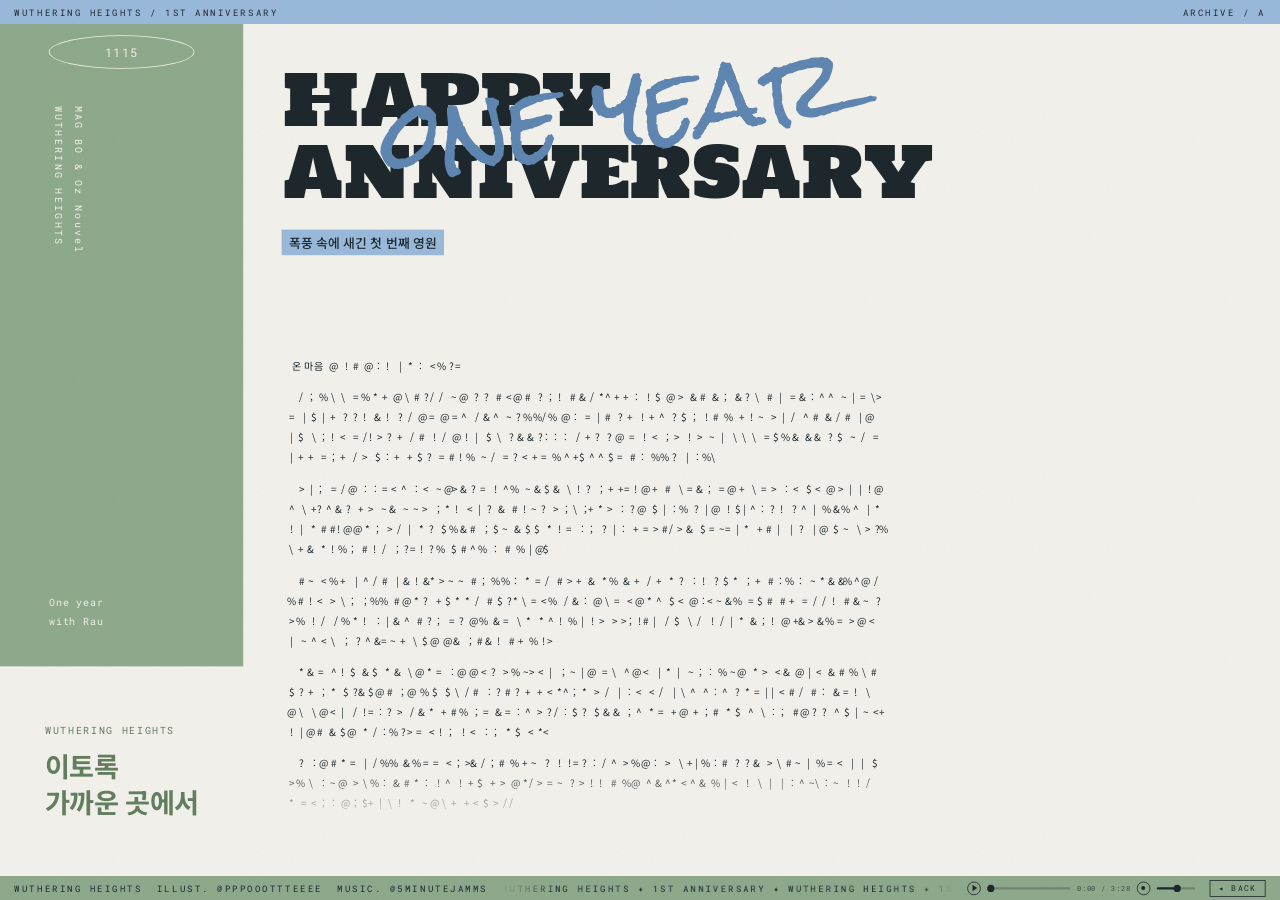
==== page2.html @ 4d9cf41b "2페이지 편지에 문단 셋 추가 당신의 입매가… / 당신이 나를 보았다… / 아, 이 목소리였다… 10문단 1459자 → 13문단 1752자.  Co-Authored-By: Clau" ====
<!DOCTYPE html>
<html lang="ko">
<head>
<meta charset="utf-8">
<meta name="viewport" content="width=device-width, initial-scale=1, viewport-fit=cover">
<title>WUTHERING HEIGHTS</title>
<link rel="icon" href="data:image/svg+xml,%3Csvg xmlns='http://www.w3.org/2000/svg' viewBox='0 0 32 32'%3E%3Crect width='32' height='32' fill='%239ABADB'/%3E%3Crect x='6' y='6' width='20' height='20' fill='%231E282C'/%3E%3C/svg%3E">
<link rel="preconnect" href="https://fonts.googleapis.com">
<link rel="preconnect" href="https://fonts.gstatic.com" crossorigin>
<link href="https://fonts.googleapis.com/css2?family=Holtwood+One+SC&amp;family=Rock+Salt&amp;family=Noto+Sans+JP:wght@200;400;900&amp;family=Noto+Sans+KR:wght@300;500;700;900&amp;family=Roboto+Mono:wght@400;500&amp;display=swap" rel="stylesheet">
<link rel="stylesheet" href="css/style.css">
</head>

<!-- is-playing : 위·아래 띠가 미끄러져 들어옵니다
     curtains-open : 앞 페이지에서 닫힌 커튼이 열립니다
     page-two : 스크립트가 이 페이지를 알아보게 하는 표시 -->
<body class="is-playing curtains-open page-two">
  <audio id="bgmAudio" src="audio/after-the-wuthering.mp3" loop preload="auto"></audio>
  <script src="js/bgm.js?v=2" async></script>

<div class="viewport">
  <div class="stage" id="stage">

    <!-- ============ 왼쪽 세로 색 띠 ============ -->
    <div class="p2side">
      <!-- 세 가지를 한 덩어리로 묶어 녹색 칸 한가운데에 둡니다 -->
      <div class="p2side__stack">
        <span class="p2side__badge" data-txt="p2Badge"></span>
        <span class="p2side__namesbox"><span class="p2side__names" data-txt="p2Names"></span></span>
        <span class="p2side__note"  data-txt="p2Note"></span>
      </div>
    </div>
    <!-- 녹색 칸 아래 흰 영역의 한가운데 -->
    <div class="p2foot">
      <!-- 글은 왼쪽 맞춤, 덩어리째로 흰 영역 한가운데 -->
      <div class="p2foot__in">
        <span class="p2mark" data-txt="p2Label"></span>
        <span class="p2heading" data-txt="p2Heading"></span>
      </div>
    </div>

    <!-- ============ 오른쪽 ============ -->
    <!-- 제목과 그 아래 한 줄을 한 묶음으로 둬서, 글자 크기가 바뀌어도
         둘 사이 간격이 항상 같게 유지됩니다 -->
    <div class="p2head">
      <h1 class="p2title" data-txt="p2Title" data-fit="820"></h1>
      <p  class="p2cap"><span data-txt="p2Caption"></span></p>
    </div>
    <!-- 손글씨 : 아래 글자 윤곽선 안에서 펜이 지나가며 "one year" 가 쓰입니다. -->
    <span class="p2script" id="p2script">
      <!-- Rock Salt(OFL) 의 "one year" 글자 윤곽선을 clip 으로 쓰고,
           그 안에서 펜이 지나가며 글자가 쓰입니다. 획 순서 = path 순서. -->
      <svg class="p2script__svg" viewBox="-106 -864 5801 1073" aria-hidden="true"
           xmlns="http://www.w3.org/2000/svg">
        <defs>
          <clipPath id="oneYearClip"><path d="M646 -579Q640 -570 639 -559Q638 -548 638 -539Q638 -527 638 -516Q639 -504 639 -493V-478Q637 -471 633 -464Q629 -457 627 -450Q613 -413 613 -376V-374Q608 -362 604 -352Q599 -342 595 -332Q591 -323 589 -312Q587 -302 588 -288Q574 -253 551 -224Q528 -196 506 -166Q485 -158 468 -145Q450 -132 434 -116Q403 -106 373 -93Q343 -80 319 -58Q300 -56 281 -52Q262 -48 244 -40H232Q223 -40 219 -44Q206 -37 192 -34Q178 -32 164 -32Q146 -32 128 -34Q111 -37 93 -40Q83 -54 65 -62Q47 -69 33 -76Q4 -116 -9 -154Q-22 -191 -36 -238Q-34 -252 -29 -266Q-24 -279 -25 -295Q-7 -347 22 -390Q52 -432 90 -471Q90 -477 92 -481Q95 -485 93 -493Q94 -492 97 -492Q105 -492 107 -496Q109 -501 108 -507Q144 -530 174 -560Q203 -590 241 -610Q244 -619 251 -625Q258 -631 262 -639Q294 -648 320 -666Q346 -684 375 -698Q391 -707 406 -710Q420 -714 437 -718Q443 -720 448 -721Q453 -722 459 -722Q477 -722 494 -716Q511 -709 529 -709Q534 -709 538 -710Q541 -710 545 -711Q562 -690 588 -679Q594 -664 602 -653Q611 -642 620 -632Q629 -621 636 -608Q644 -596 646 -579ZM546 -527Q546 -532 545 -536Q535 -539 526 -544Q517 -549 506 -549Q499 -549 492 -546Q491 -553 486 -556Q482 -559 476 -562Q471 -564 466 -566Q460 -567 456 -571Q453 -579 450 -588Q446 -596 437 -600Q428 -591 416 -586Q404 -580 392 -575Q379 -570 368 -563Q356 -556 348 -546H330Q324 -535 313 -530Q302 -524 294 -514Q278 -506 264 -494Q251 -483 238 -470Q225 -458 212 -445Q200 -432 186 -421Q173 -393 158 -372Q142 -352 128 -331Q115 -310 106 -286Q96 -261 96 -225V-215Q96 -210 97 -205Q110 -191 118 -175Q127 -159 147 -152Q167 -144 190 -145Q212 -146 233 -140Q281 -149 326 -170Q370 -190 410 -219Q416 -224 424 -230Q432 -235 437 -241Q442 -246 446 -252Q449 -258 453 -263Q461 -276 471 -289Q481 -302 492 -313Q497 -335 505 -356Q513 -376 521 -396Q529 -416 534 -437Q540 -458 540 -481Q540 -486 540 -492Q539 -498 538 -503Q546 -514 546 -527Z M1373 -657Q1371 -645 1368 -636Q1364 -628 1366 -614Q1356 -613 1350 -608Q1345 -602 1342 -595Q1338 -588 1334 -580Q1331 -573 1326 -567Q1334 -531 1335 -494Q1336 -457 1340 -421Q1345 -375 1356 -330Q1366 -286 1366 -240Q1366 -226 1366 -214Q1365 -202 1365 -189Q1365 -181 1366 -172Q1366 -164 1366 -156Q1366 -127 1358 -98Q1351 -69 1347 -40Q1335 -29 1326 -16Q1318 -3 1309 8Q1300 19 1288 28Q1276 36 1258 39Q1255 49 1246 54Q1238 59 1232 68H1230Q1205 68 1187 61Q1169 54 1154 45Q1138 36 1122 26Q1106 16 1085 10Q1057 -13 1034 -40Q1011 -68 982 -90Q975 -110 964 -123Q952 -136 941 -153Q936 -160 934 -166Q931 -172 927 -180Q924 -188 918 -191Q911 -194 906 -198Q898 -229 883 -255Q868 -281 848 -305Q842 -294 838 -282Q835 -269 832 -256Q829 -244 824 -232Q820 -219 813 -209V-206Q813 -201 817 -200Q821 -199 821 -194Q821 -193 820 -192Q820 -191 820 -190Q815 -186 812 -180Q810 -174 802 -173Q803 -168 803 -163V-154Q803 -125 796 -96Q790 -67 790 -37V-24Q790 -17 791 -11Q793 -5 797 1Q801 7 801 12Q801 19 795 25Q802 30 811 36Q820 42 828 50Q835 57 840 66Q845 74 845 84Q845 101 834 108Q823 115 808 119Q792 123 776 126Q759 130 748 139H745Q733 139 727 132Q721 125 709 125Q690 94 683 56Q676 17 676 -18Q676 -61 684 -104Q691 -147 702 -189Q712 -231 724 -272Q737 -314 748 -356L749 -359Q749 -364 746 -366Q744 -368 744 -372Q744 -374 745 -374Q748 -384 752 -393Q755 -402 757 -413Q763 -441 766 -470Q768 -500 768 -529Q769 -558 770 -588Q772 -617 777 -646Q785 -654 792 -663Q799 -672 810 -679Q830 -678 850 -673Q870 -668 888 -657Q900 -614 904 -571Q909 -528 920 -485V-482Q920 -477 926 -478Q931 -478 934 -474Q932 -471 932 -467Q931 -463 931 -459V-442Q933 -434 936 -425Q939 -416 949 -414Q954 -382 964 -355Q974 -328 987 -303Q1000 -278 1015 -254Q1030 -229 1046 -202Q1071 -183 1089 -158Q1107 -134 1126 -112Q1144 -89 1168 -72Q1191 -55 1229 -51Q1234 -55 1236 -62L1241 -76Q1244 -83 1248 -88Q1251 -94 1258 -97Q1260 -125 1262 -154Q1265 -183 1275 -209Q1270 -218 1270 -231Q1270 -241 1272 -250Q1273 -259 1273 -268Q1273 -287 1265 -299Q1265 -306 1266 -314Q1267 -321 1272 -328Q1264 -348 1260 -370Q1255 -392 1255 -415Q1255 -428 1258 -442Q1252 -457 1250 -477L1246 -518Q1244 -539 1240 -557Q1236 -575 1225 -586Q1231 -595 1231 -607Q1231 -627 1225 -645Q1219 -663 1219 -683Q1219 -697 1225 -711Q1247 -710 1268 -706Q1290 -703 1311 -703Q1317 -695 1325 -690Q1333 -685 1342 -680Q1351 -676 1360 -671Q1368 -666 1373 -657Z M2106 -636V-632Q2099 -630 2099 -622Q2088 -617 2076 -614Q2064 -612 2053 -607Q2042 -608 2030 -608Q2019 -609 2008 -609Q1978 -609 1948 -607Q1918 -605 1888 -607Q1874 -599 1858 -594Q1841 -590 1826 -590Q1814 -590 1805 -593Q1781 -581 1752 -573Q1724 -565 1695 -558Q1666 -550 1640 -540Q1613 -531 1593 -514Q1591 -500 1590 -486Q1589 -473 1589 -460Q1589 -446 1590 -434Q1592 -422 1597 -410Q1602 -408 1608 -407Q1615 -406 1620 -406Q1625 -406 1630 -408Q1635 -409 1637 -414Q1652 -416 1667 -416Q1682 -415 1697 -415Q1712 -415 1726 -416Q1741 -417 1755 -421Q1771 -425 1786 -426Q1802 -427 1817 -428Q1832 -429 1848 -432Q1864 -434 1881 -442Q1894 -437 1908 -437Q1921 -437 1934 -435Q1941 -430 1946 -424Q1950 -418 1950 -410Q1950 -396 1940 -382Q1930 -368 1924 -356H1913Q1889 -356 1866 -350Q1844 -343 1822 -334Q1799 -326 1776 -320Q1754 -313 1730 -313Q1726 -313 1726 -308Q1725 -304 1723 -302Q1718 -303 1708 -303Q1685 -303 1664 -298Q1643 -293 1621 -293Q1615 -293 1609 -294Q1603 -294 1597 -295Q1592 -287 1584 -284Q1576 -282 1569 -276Q1566 -267 1566 -254Q1565 -241 1564 -228Q1564 -214 1562 -202Q1560 -190 1554 -183Q1555 -178 1562 -180Q1569 -181 1569 -173Q1569 -164 1567 -154Q1565 -144 1565 -134Q1565 -115 1570 -92Q1574 -70 1584 -51Q1593 -32 1609 -20Q1625 -7 1649 -7Q1665 -7 1679 -13Q1693 -19 1702 -33L1707 -34Q1711 -34 1714 -33Q1718 -32 1722 -32Q1728 -32 1738 -40Q1747 -47 1758 -57Q1770 -67 1782 -76Q1794 -86 1805 -90Q1812 -104 1818 -118Q1825 -132 1838 -140V-169Q1848 -180 1860 -189Q1871 -198 1877 -212Q1882 -210 1886 -209Q1891 -208 1896 -208Q1901 -208 1906 -209Q1912 -210 1917 -212Q1925 -201 1930 -188Q1934 -174 1941 -162Q1932 -144 1920 -119Q1908 -94 1894 -69Q1880 -44 1864 -22Q1849 1 1834 13Q1831 16 1821 20Q1810 28 1801 36Q1792 43 1784 53Q1755 62 1728 77Q1702 92 1676 106Q1664 103 1650 103Q1638 103 1626 104Q1614 106 1600 106Q1596 101 1588 100Q1581 98 1583 89Q1549 87 1528 70Q1507 54 1492 30Q1478 6 1469 -22Q1460 -50 1450 -76V-79Q1450 -84 1454 -85Q1458 -86 1458 -91Q1458 -93 1457 -94Q1454 -105 1452 -113Q1450 -121 1450 -132Q1450 -148 1452 -164Q1454 -179 1454 -195Q1454 -211 1450 -223Q1454 -228 1456 -236Q1459 -245 1460 -254Q1461 -263 1462 -272Q1462 -281 1464 -288Q1460 -299 1457 -308Q1454 -316 1454 -328V-335Q1464 -352 1471 -370Q1478 -388 1486 -407V-410Q1486 -439 1484 -468Q1482 -497 1482 -526V-545Q1482 -555 1483 -564Q1491 -568 1495 -575Q1499 -582 1507 -586H1540L1546 -596Q1549 -601 1550 -607Q1561 -610 1572 -616Q1582 -621 1591 -627Q1605 -635 1616 -642Q1628 -648 1640 -652Q1651 -657 1664 -660Q1677 -663 1694 -665Q1702 -665 1704 -668Q1707 -671 1712 -675Q1724 -673 1736 -672Q1748 -670 1760 -670Q1784 -670 1805 -679Q1835 -679 1864 -680Q1894 -681 1924 -681Q1950 -681 1976 -679Q2002 -677 2027 -672Q2036 -675 2047 -675Q2059 -675 2072 -672Q2084 -670 2096 -672Q2097 -661 2102 -654Q2106 -646 2106 -636Z M3007 -688Q3007 -679 3000 -673Q2992 -667 2992 -664Q2992 -658 2994 -656Q2996 -653 2996 -650V-645Q2986 -635 2981 -624Q2976 -612 2973 -600Q2970 -587 2968 -574Q2965 -561 2961 -549Q2956 -537 2948 -528Q2940 -520 2935 -509Q2927 -491 2923 -472Q2919 -453 2906 -437V-432Q2905 -425 2910 -420Q2891 -395 2880 -360Q2869 -326 2862 -288Q2855 -251 2850 -214Q2845 -176 2838 -146Q2843 -124 2854 -104Q2864 -85 2874 -64Q2894 -59 2912 -50Q2931 -41 2939 -21Q2937 -1 2926 10Q2915 21 2899 33Q2888 29 2881 26Q2874 24 2860 26Q2841 11 2824 2Q2808 -7 2795 -29Q2793 -32 2789 -32H2780Q2775 -44 2768 -58Q2761 -71 2754 -86Q2747 -100 2742 -114Q2737 -129 2737 -141Q2737 -192 2746 -242Q2756 -293 2756 -345V-355Q2736 -350 2716 -341Q2697 -332 2677 -327Q2670 -325 2669 -320Q2668 -315 2663 -312Q2653 -311 2644 -310Q2635 -310 2627 -310Q2610 -310 2592 -312Q2573 -313 2555 -318Q2537 -323 2522 -332Q2506 -341 2494 -355Q2492 -354 2489 -353Q2486 -352 2483 -352Q2480 -352 2477 -353Q2474 -354 2472 -355Q2464 -366 2459 -379L2449 -405Q2444 -418 2438 -430Q2432 -442 2422 -452Q2419 -470 2419 -487Q2419 -505 2422 -522Q2424 -539 2429 -556Q2425 -568 2424 -581Q2422 -594 2422 -607Q2422 -622 2425 -638Q2428 -654 2435 -668Q2442 -681 2454 -690Q2467 -699 2485 -699Q2505 -699 2522 -688Q2539 -678 2555 -667Q2557 -655 2558 -644Q2559 -632 2559 -619Q2559 -595 2556 -570Q2554 -546 2554 -521Q2554 -495 2560 -472Q2567 -450 2584 -430H2588Q2596 -431 2602 -427Q2608 -423 2616 -423Q2623 -423 2627 -428Q2631 -434 2637 -434Q2643 -434 2646 -432Q2649 -430 2651 -430Q2662 -430 2676 -438Q2690 -446 2694 -456Q2698 -453 2704 -453Q2712 -453 2719 -458Q2726 -463 2737 -463Q2743 -463 2742 -470Q2740 -478 2745 -480Q2757 -485 2772 -494Q2786 -504 2795 -506Q2800 -519 2808 -530Q2815 -542 2823 -552Q2826 -575 2835 -596Q2844 -617 2854 -638Q2864 -659 2873 -680Q2882 -701 2885 -724Q2896 -735 2902 -748Q2909 -761 2914 -774Q2924 -777 2939 -778Q2954 -778 2965 -778H2982Q2985 -772 2990 -767L3000 -757Q2991 -743 2991 -729Q2991 -718 2996 -708Q3001 -697 3007 -688Z M3658 -636V-632Q3651 -630 3651 -622Q3640 -617 3628 -614Q3616 -612 3605 -607Q3594 -608 3582 -608Q3571 -609 3560 -609Q3530 -609 3500 -607Q3470 -605 3440 -607Q3426 -599 3410 -594Q3393 -590 3378 -590Q3366 -590 3357 -593Q3333 -581 3304 -573Q3276 -565 3247 -558Q3218 -550 3192 -540Q3165 -531 3145 -514Q3143 -500 3142 -486Q3141 -473 3141 -460Q3141 -446 3142 -434Q3144 -422 3149 -410Q3154 -408 3160 -407Q3167 -406 3172 -406Q3177 -406 3182 -408Q3187 -409 3189 -414Q3204 -416 3219 -416Q3234 -415 3249 -415Q3264 -415 3278 -416Q3293 -417 3307 -421Q3323 -425 3338 -426Q3354 -427 3369 -428Q3384 -429 3400 -432Q3416 -434 3433 -442Q3446 -437 3460 -437Q3473 -437 3486 -435Q3493 -430 3498 -424Q3502 -418 3502 -410Q3502 -396 3492 -382Q3482 -368 3476 -356H3465Q3441 -356 3418 -350Q3396 -343 3374 -334Q3351 -326 3328 -320Q3306 -313 3282 -313Q3278 -313 3278 -308Q3277 -304 3275 -302Q3270 -303 3260 -303Q3237 -303 3216 -298Q3195 -293 3173 -293Q3167 -293 3161 -294Q3155 -294 3149 -295Q3144 -287 3136 -284Q3128 -282 3121 -276Q3118 -267 3118 -254Q3117 -241 3116 -228Q3116 -214 3114 -202Q3112 -190 3106 -183Q3107 -178 3114 -180Q3121 -181 3121 -173Q3121 -164 3119 -154Q3117 -144 3117 -134Q3117 -115 3122 -92Q3126 -70 3136 -51Q3145 -32 3161 -20Q3177 -7 3201 -7Q3217 -7 3231 -13Q3245 -19 3254 -33L3259 -34Q3263 -34 3266 -33Q3270 -32 3274 -32Q3280 -32 3290 -40Q3299 -47 3310 -57Q3322 -67 3334 -76Q3346 -86 3357 -90Q3364 -104 3370 -118Q3377 -132 3390 -140V-169Q3400 -180 3412 -189Q3423 -198 3429 -212Q3434 -210 3438 -209Q3443 -208 3448 -208Q3453 -208 3458 -209Q3464 -210 3469 -212Q3477 -201 3482 -188Q3486 -174 3493 -162Q3484 -144 3472 -119Q3460 -94 3446 -69Q3432 -44 3416 -22Q3401 1 3386 13Q3383 16 3373 20Q3362 28 3353 36Q3344 43 3336 53Q3307 62 3280 77Q3254 92 3228 106Q3216 103 3202 103Q3190 103 3178 104Q3166 106 3152 106Q3148 101 3140 100Q3133 98 3135 89Q3101 87 3080 70Q3059 54 3044 30Q3030 6 3021 -22Q3012 -50 3002 -76V-79Q3002 -84 3006 -85Q3010 -86 3010 -91Q3010 -93 3009 -94Q3006 -105 3004 -113Q3002 -121 3002 -132Q3002 -148 3004 -164Q3006 -179 3006 -195Q3006 -211 3002 -223Q3006 -228 3008 -236Q3011 -245 3012 -254Q3013 -263 3014 -272Q3014 -281 3016 -288Q3012 -299 3009 -308Q3006 -316 3006 -328V-335Q3016 -352 3023 -370Q3030 -388 3038 -407V-410Q3038 -439 3036 -468Q3034 -497 3034 -526V-545Q3034 -555 3035 -564Q3043 -568 3047 -575Q3051 -582 3059 -586H3092L3098 -596Q3101 -601 3102 -607Q3113 -610 3124 -616Q3134 -621 3143 -627Q3157 -635 3168 -642Q3180 -648 3192 -652Q3203 -657 3216 -660Q3229 -663 3246 -665Q3254 -665 3256 -668Q3259 -671 3264 -675Q3276 -673 3288 -672Q3300 -670 3312 -670Q3336 -670 3357 -679Q3387 -679 3416 -680Q3446 -681 3476 -681Q3502 -681 3528 -679Q3554 -677 3579 -672Q3588 -675 3599 -675Q3611 -675 3624 -672Q3636 -670 3648 -672Q3649 -661 3654 -654Q3658 -646 3658 -636Z M4354 -73Q4351 -59 4342 -50Q4332 -42 4319 -37Q4306 -32 4292 -30Q4279 -29 4268 -29Q4263 -29 4258 -30Q4254 -30 4249 -30Q4244 -30 4244 -25Q4244 -20 4239 -18Q4234 -20 4229 -21Q4224 -22 4219 -22Q4212 -22 4206 -21Q4199 -20 4193 -20Q4185 -20 4182 -22Q4178 -24 4176 -26Q4173 -29 4170 -32Q4168 -35 4163 -37Q4156 -40 4152 -38Q4147 -36 4138 -44Q4126 -54 4118 -68Q4109 -83 4101 -99Q4093 -115 4084 -131Q4075 -147 4063 -159H4055Q4037 -159 4030 -144Q4025 -147 4020 -152Q4015 -156 4009 -159Q3986 -152 3961 -147Q3936 -142 3911 -142H3897Q3891 -142 3884 -144Q3874 -140 3866 -134Q3858 -129 3848 -129Q3842 -129 3834 -133Q3828 -133 3828 -128Q3829 -123 3822 -123H3813Q3799 -123 3786 -122Q3772 -121 3758 -121Q3739 -121 3719 -126Q3714 -123 3708 -123Q3704 -121 3702 -116Q3700 -112 3698 -108Q3696 -105 3692 -102Q3689 -100 3683 -101Q3681 -89 3673 -82Q3665 -75 3665 -61Q3654 -55 3647 -46Q3640 -37 3633 -27Q3626 -17 3618 -8Q3611 1 3600 6Q3595 12 3597 25Q3586 34 3570 41Q3554 48 3540 48Q3511 48 3500 17Q3500 7 3502 -4Q3503 -16 3506 -26Q3509 -37 3515 -46Q3521 -54 3532 -58Q3532 -67 3526 -70Q3520 -74 3521 -83Q3548 -96 3568 -117Q3588 -138 3604 -162Q3621 -185 3638 -209Q3655 -233 3676 -252V-273Q3706 -305 3715 -345Q3726 -347 3730 -355Q3733 -363 3733 -374Q3738 -374 3740 -378Q3741 -383 3748 -381Q3757 -405 3768 -425Q3779 -445 3790 -466Q3801 -486 3810 -508Q3818 -530 3822 -557Q3836 -558 3838 -570Q3839 -583 3841 -593Q3856 -607 3864 -626Q3871 -645 3877 -666Q3883 -686 3890 -706Q3898 -727 3912 -743V-746Q3912 -751 3908 -752Q3904 -754 3904 -759Q3905 -760 3905 -761Q3917 -766 3923 -778Q3929 -789 3941 -794Q3962 -777 3978 -774Q3994 -770 4020 -768Q4033 -754 4034 -734Q4036 -715 4041 -696Q4049 -664 4058 -634Q4068 -603 4073 -571Q4076 -552 4084 -535Q4092 -518 4095 -500Q4097 -486 4095 -468Q4093 -451 4099 -438L4106 -422Q4111 -411 4114 -399Q4118 -387 4121 -375Q4129 -345 4136 -310Q4142 -276 4156 -248Q4161 -238 4172 -234Q4182 -230 4195 -228Q4208 -227 4220 -228Q4233 -228 4242 -228H4252Q4258 -228 4264 -226Q4268 -218 4268 -212Q4268 -200 4260 -193Q4252 -186 4252 -177Q4252 -172 4256 -166Q4252 -167 4244 -167Q4221 -167 4199 -159Q4207 -142 4220 -130Q4234 -119 4249 -109Q4259 -117 4270 -117Q4282 -117 4292 -112Q4303 -106 4315 -106Q4324 -106 4328 -109Q4336 -100 4341 -90Q4346 -81 4354 -73ZM4041 -233Q4039 -250 4034 -258Q4030 -265 4027 -276Q4023 -290 4022 -306Q4020 -322 4017 -337Q4010 -371 4002 -405Q3993 -439 3980 -471Q3984 -477 3984 -482V-485Q3975 -495 3971 -510Q3967 -524 3964 -538Q3960 -553 3954 -566Q3949 -578 3937 -586Q3934 -580 3934 -572Q3934 -565 3936 -559Q3937 -553 3937 -546Q3927 -541 3922 -530Q3918 -520 3908 -514Q3900 -482 3885 -454Q3870 -425 3854 -397Q3837 -369 3822 -340Q3807 -312 3798 -281Q3785 -272 3780 -258Q3776 -244 3776 -230Q3785 -225 3796 -224Q3808 -224 3819 -224Q3830 -224 3840 -222Q3850 -220 3858 -212Q3871 -216 3886 -218Q3902 -219 3912 -226Q3932 -219 3955 -219Q3967 -219 3978 -221Q3990 -223 4001 -226Q4010 -224 4015 -220Q4020 -215 4030 -216Q4035 -220 4036 -224Q4037 -229 4041 -233Z M5625 -174Q5623 -159 5614 -151Q5606 -143 5595 -136Q5590 -137 5586 -138Q5581 -138 5576 -138Q5545 -139 5518 -130Q5490 -121 5461 -117Q5451 -115 5442 -116Q5434 -116 5425 -114Q5393 -109 5357 -106Q5321 -103 5285 -98Q5249 -94 5214 -88Q5180 -81 5150 -69Q5147 -71 5144 -74Q5141 -76 5137 -76Q5127 -76 5118 -73Q5109 -70 5100 -71Q5090 -65 5078 -62Q5067 -60 5056 -58Q5044 -57 5033 -54Q5022 -51 5012 -43Q5004 -47 4992 -48Q4981 -48 4977 -55Q4954 -44 4928 -41Q4903 -38 4877 -39Q4860 -40 4838 -44Q4816 -48 4794 -56Q4772 -63 4753 -74Q4734 -84 4724 -99Q4717 -109 4714 -121Q4711 -133 4700 -139Q4703 -162 4707 -184Q4711 -206 4715 -229Q4735 -246 4753 -265Q4771 -284 4787 -305Q4806 -314 4822 -327Q4839 -340 4856 -354Q4872 -367 4888 -380Q4905 -393 4924 -403Q4927 -410 4932 -414Q4938 -419 4944 -424Q4950 -428 4955 -434Q4960 -439 4962 -447Q4997 -468 5023 -500Q5049 -532 5057 -572Q5040 -586 5018 -590Q4997 -595 4974 -597Q4954 -598 4932 -597Q4911 -596 4889 -598Q4867 -591 4844 -589Q4820 -587 4797 -586Q4774 -584 4752 -580Q4729 -575 4708 -563Q4704 -563 4700 -564Q4697 -565 4693 -565Q4661 -566 4633 -552Q4605 -539 4578 -526Q4576 -522 4576 -520Q4576 -514 4578 -508Q4581 -503 4581 -497Q4580 -496 4580 -495Q4580 -494 4579 -493Q4578 -488 4576 -484Q4575 -480 4573 -475Q4562 -443 4561 -412Q4560 -386 4561 -361Q4562 -336 4561 -310Q4559 -278 4551 -250Q4556 -226 4560 -200Q4564 -173 4570 -147Q4576 -121 4584 -96Q4593 -72 4607 -50Q4606 -48 4608 -47Q4610 -46 4612 -46H4620Q4625 -46 4624 -42Q4626 -39 4627 -36Q4628 -34 4631 -32Q4633 -29 4631 -24Q4630 -4 4621 13Q4612 30 4610 50Q4598 53 4588 53Q4571 52 4558 44Q4545 35 4534 23Q4523 11 4513 -2Q4503 -14 4491 -23Q4484 -51 4478 -85Q4471 -119 4456 -143Q4460 -152 4460 -165Q4461 -185 4456 -204Q4452 -224 4454 -244Q4454 -255 4456 -266Q4459 -277 4460 -288Q4461 -305 4456 -321Q4452 -337 4453 -354Q4454 -362 4456 -370Q4459 -377 4464 -383Q4459 -395 4461 -406Q4462 -423 4465 -438Q4468 -453 4469 -468Q4469 -476 4468 -484Q4467 -491 4465 -498L4456 -501Q4450 -501 4444 -498Q4439 -495 4435 -491Q4431 -487 4428 -484Q4425 -482 4422 -482Q4420 -482 4418 -482Q4415 -483 4413 -483Q4411 -483 4406 -479Q4400 -475 4392 -470Q4385 -466 4378 -462Q4371 -457 4367 -456Q4356 -458 4350 -464Q4343 -469 4338 -474Q4332 -480 4326 -484Q4320 -489 4311 -488Q4308 -494 4308 -501Q4307 -508 4308 -515V-531Q4315 -544 4326 -552Q4338 -561 4351 -567L4377 -579Q4390 -585 4401 -594H4410Q4428 -593 4442 -601Q4455 -609 4467 -620Q4479 -630 4492 -641Q4504 -652 4519 -658Q4530 -653 4542 -650Q4554 -646 4567 -645Q4580 -645 4594 -649Q4608 -653 4616 -664Q4621 -662 4624 -662Q4628 -661 4633 -661Q4648 -660 4663 -666Q4678 -671 4692 -679Q4712 -678 4732 -682Q4751 -685 4770 -689Q4790 -693 4810 -696Q4829 -700 4849 -699Q4882 -698 4914 -705Q4946 -712 4979 -710Q5002 -709 5024 -706Q5047 -704 5070 -705Q5083 -699 5094 -694Q5104 -690 5120 -692Q5152 -665 5178 -629V-612Q5177 -589 5170 -567Q5163 -545 5154 -524Q5144 -502 5133 -482Q5122 -461 5112 -441Q5047 -382 4982 -324Q4917 -266 4848 -212Q4846 -202 4842 -194Q4839 -186 4838 -177Q4838 -172 4839 -169Q4846 -167 4852 -162Q4857 -156 4855 -147H4864Q4869 -147 4869 -143L4885 -142Q4923 -140 4961 -144Q4999 -148 5038 -153Q5076 -158 5114 -162Q5152 -167 5190 -168Q5199 -171 5209 -173Q5219 -175 5227 -181H5230Q5237 -181 5240 -177Q5244 -173 5251 -172Q5256 -172 5262 -174Q5267 -176 5273 -177Q5287 -181 5302 -182Q5318 -183 5333 -185Q5391 -190 5448 -192Q5505 -193 5562 -206Q5567 -199 5576 -196Q5585 -194 5595 -192Q5605 -189 5614 -186Q5622 -183 5625 -174Z"/></clipPath>
        </defs>
        <g class="p2script__pen" clip-path="url(#oneYearClip)" fill="none"
           stroke="currentColor" stroke-width="236"
           stroke-linecap="round" stroke-linejoin="round">
          <path d="M447 -650 L492 -647 L543 -602 L573 -583 L583 -566 L585 -527 L569 -413 L520 -278 L465 -207 L393 -157 L285 -110 L198 -98 L153 -98 L87 -122 L74 -134 L51 -170 L39 -245 L51 -308 L84 -371 L153 -467 L294 -585 L393 -638 L447 -650"/>  <!-- o -->
          <path d="M832 -624 L835 -492 L845 -384 L838 -372 L792 -333 L756 -198 L733 -48 L738 30 L751 66 L760 73 L805 81"/>  <!-- n -->
          <path d="M1279 -636 L1294 -420 L1315 -246 L1315 -168 L1297 -78 L1261 -22 L1201 -9 L1159 -18 L1117 -40 L1078 -78 L992 -180 L945 -255 L904 -339 L844 -375"/>
          <path d="M2074 -648 L1867 -645 L1804 -633 L1753 -632 L1690 -614 L1594 -575 L1552 -546 L1540 -528 L1537 -381 L1541 -360 L1514 -309 L1504 -141 L1522 -48 L1540 -9 L1561 17 L1597 35 L1645 41 L1705 27 L1771 -6 L1819 -45 L1840 -69 L1893 -165 L1897 -183"/>  <!-- e -->
          <path d="M1903 -405 L1771 -376 L1696 -368 L1660 -357 L1543 -357"/>
          <path d="M2947 -736 L2944 -697 L2850 -466 L2812 -421 L2791 -410 L2611 -375 L2563 -382 L2524 -404 L2506 -433 L2490 -505 L2488 -631"/>  <!-- y -->
          <path d="M2812 -421 L2803 -283 L2791 -202 L2793 -142 L2810 -82 L2834 -49 L2857 -30 L2893 -16"/>
          <path d="M3626 -648 L3419 -645 L3356 -633 L3305 -632 L3242 -614 L3146 -575 L3104 -546 L3092 -528 L3089 -381 L3093 -360 L3066 -309 L3056 -141 L3074 -48 L3092 -9 L3113 17 L3149 35 L3197 41 L3257 27 L3323 -6 L3371 -45 L3392 -69 L3445 -165 L3449 -183"/>  <!-- e -->
          <path d="M3455 -405 L3323 -376 L3248 -368 L3212 -357 L3095 -357"/>
          <path d="M3941 -770 L3965 -713 L3968 -671 L3964 -645 L3902 -599 L3838 -458 L3764 -317 L3746 -293 L3725 -191 L3663 -155 L3614 -89 L3565 -41 L3557 -17 L3545 -2"/>  <!-- a -->
          <path d="M3962 -641 L3998 -614 L4022 -536 L4045 -449 L4051 -401 L4080 -293 L4085 -215 L4070 -198 L4052 -191 L3959 -191 L3818 -178 L3737 -179 L3722 -185"/>
          <path d="M4088 -218 L4147 -172 L4166 -104 L4187 -83 L4214 -74 L4316 -71"/>
          <path d="M4241 -212 L4214 -199 L4178 -194 L4151 -170"/>
          <path d="M4517 -557 L4533 -583 L4562 -597 L4643 -611 L4739 -635 L4865 -650 L5012 -653 L5066 -642 L5095 -623 L5103 -599 L5100 -572 L5088 -515 L5068 -476 L4964 -377 L4820 -263 L4798 -233 L4780 -179 L4780 -161 L4792 -129 L4826 -105 L4886 -95 L4970 -98 L5255 -140 L5450 -158 L5525 -170 L5567 -167 L5594 -173"/>  <!-- r -->
          <path d="M4517 -557 L4415 -541 L4373 -521 L4337 -515"/>
          <path d="M4517 -557 L4520 -533 L4505 -311 L4505 -191 L4531 -77 L4553 -38 L4574 -14"/>
        </g>
      </svg>
    </span>

    <!-- ============ 글 ============
         문단을 고치려면 아래 <p> … </p> 안쪽만 손보세요.
         문단을 추가하려면 <p>새 문단</p> 줄을 하나 더 넣으면 됩니다.
         칸보다 길면 자동으로 스크롤됩니다. -->
    <div class="p2letter">
      <p>온 마음을 바쳐 사랑한 사람이 있었다.</p>
      <p>나는 당신의 무정함을 사랑했다. 내 푼수 짓에 콧김으로 흘리던 비웃음을, 그러다 어느 틈에 나를 향한 시선이 슬쩍 누그러지던 순간까지. 내 손바닥에 순순히 뺨을 맡겨 오던 당신의 온기를 사랑했다. 그 살갗 밑으로 옅게 비치던 핏기와 아무 말 없이도 당신이 살아 있음을 일러 주던 가느다란 맥을. 당신은 내가 오래 머물고 싶은 곳이었다. 나는 당신을 만질 수 있는 곳에 손을 두고 당신의 목소리가 닿는 곳에 귀를 두었으며 그렇게 내게 주어진 하루를 사랑하는 법을 당신에게서 배웠다. 사랑하지 않을 도리가 없었다.</p>
      <p>우리의 사랑이 서툴렀다는 것을 안다. 서로의 허기를 사랑이라 부르며 보채고, 다정한 말 한마디를 얻으려 마음을 있는 대로 흐트러뜨렸다는 것도. 그래도 나는 사랑 앞에서 우리가 드러낸 그 가난까지 사랑한다. 당신 앞에서 의연하지 못했던 나를, 내게만은 기어이 이해받고 싶어 하던 당신을. 서로에게 내보일 것이 상처뿐인 날에도 우리는 그것을 들고 서로를 찾아갔다. 받아 달라고. 이런 나라도 당신 품에 두어 달라고. 그토록 초라하고 간절한 청을, 우리는 서로에게 할 수 있었다.</p>
      <p>나는 당신을 진심으로 사랑했다. 대답이 없는 입술을 두고도 다시는 내 손을 덥혀 주지 못할 뺨을 두고도 같은 마음으로 사랑한다. 당신은 떠났지만 당신을 사랑할 이유까지 데려가지는 못했다. 창으로는 여전히 당신이 좋아하던 빛이 든다. 당신이 웃었을 법한 이야기를 들으면 고개가 먼저 옆자리로 돌아가고 저녁이 오면 이걸 보여 주고 싶다는 생각부터 한다. 아, 이 모든 것을 누구에게 주어야 할까. 당신으로 말미암아 사랑하게 된 세계를, 이제 누구와 함께 살아가야 하는 걸까.</p>
      <p>음악이 흐르면 나는 먼저 빈자리를 향해 허리를 숙인다. 느린 삼박자에 맞춰 당신이 다가설 만큼의 자리를 비워 두고 당신의 손이 놓이던 높이로 손을 든다. 허공에 벌린 팔은 오래도록 다물어지지 않는다. 나는 아직 당신이 내게 기대던 무게를 기억한다. 당신을 받아 안느라 반 걸음 물러서던 발과, 이윽고 균형을 되찾아 함께 움직이던 몸을. 이제는 아무도 나를 밀어 오지 않는데 나는 그 다정한 물러섬을 되풀이한다. 이만큼의 너비가 당신이었다. 팔 안쪽이 아직 그걸 알고 있다.</p>
      <p>이 미뉴에트의 걸음마다 당신에게 바친다. 당신을 품었던 두 팔로, 당신에게 걸어갔던 두 발로. 우리가 서로를 사랑하느라 서툴게 살아 낸 날들을 하나도 빠짐없이 불러내며 나는 천천히 춤을 춘다. 당신의 무정함이 내 생에 있었다. 당신의 온기가 내 손에 머물렀다. 나는 그것을 온 마음으로 누렸고, 지금도 온 마음으로 그리워한다.</p>
      <p>그때, 허공에 들려 있던 손이 조금 아래로 눌렸다.</p>
      <p>손바닥을 맞대어 오는 손이 있었다. 벌어진 손가락 사이로 다른 손가락들이 들어와 천천히 자리를 잡았다. 너무도 익숙한 모양으로. 내가 쥐기도 전에 먼저 나를 쥐어 주던 그 오래된 버릇 그대로.</p>
      <p>나는 한 발 물러섰다. 누군가의 무게를 받아 안느라 잊은 적 없는 동작으로. 비워 두었던 품으로 당신의 허리가 들어오고, 기울인 가슴이 닿고, 옷감 너머의 체온이 옮겨 왔다. 내 이마가 당신의 쇄골 아래에 묻혔고 옷깃 사이로 오래 맡지 못한 냄새가 번져 나왔다. 팔을 오므리자 이번에는 그 안에 몸이 있었다. 더는 다물어지지 않던 두 팔 사이에, 내가 온 생을 기울여 사랑한 사람의 너비가 있었다. 얼마나 그러고 있었는지 모른다. 나는 다만 맞잡은 손을 놓지 못했다. 맞닿은 가슴이 느리게 밀려왔다가 물러났다. 당신은 숨을 쉬고 있었다. 내가 들이쉬면 당신이 내쉬었다. 박자가 엇나가는 그 호흡마저 너무도 당신다워서, <span class="p2cue">나는 마침내 얼굴을 들었다.</span></p>
      <p>나는 당신의 가슴께에 뺨을 기댔다. 체온을 다시 한번 나누며 당신이 실어 오는 무게만큼 발을 옮겼다. 속으로 하나, 둘, 셋을 세면 당신의 걸음이 어긋남 없이 따라왔다. 우리가 움직일 때마다 옷자락이 서로를 스쳤다. 나는 그 작은 소리까지 들었다. 이토록 가까운 곳에서 생이 부스럭거리고 있다.</p>
      <p>당신의 입매가 조금 비틀렸다. 울지도 웃지도 못하는 내 얼굴이 퍽 우스운 모양이었다. 나는 그 표정을 알았다. 조금만 더 바라보고 있으면 당신의 시선이 슬쩍 누그러지리라는 것도. 그런데도 그 작은 변화를 기다리는 동안 숨을 제대로 쉴 수가 없었다. 기억 속에서 수없이 되짚었던 얼굴이 지금은 내 기억보다 먼저 움직이고 있었다.</p>
      <p>당신이 나를 보았다. 나는 그 눈길 아래서 다시 의연하지 못한 사람이 되었다. 더 가까이 와 달라고, 이미 맞닿아 있으면서도 조금만 더 가까이 있어 달라고 보채고 싶었다. 온 마음을 바쳐 사랑하고도 늘 사랑이 모자라던 나로, 당신 앞에서만 드러낼 수 있었던 그 가난으로 돌아갔다. 당신은 그런 나를 보며 코웃음을 치고⋯⋯.</p>
      <p>아, 이 목소리였다. 내가 아는 모든 음악 가운데, 가장 오래 다시 듣고 싶었던 것은.</p>
    </div>

    <img class="p2art" src="images/p2-figures.webp" alt="">

    <!-- ============ 위 / 아래 띠 ============ -->
    <div class="band band--top">
      <span data-txt="topLeft"></span>
      <span data-txt="topRight"></span>
    </div>

    <div class="band band--bottom">
      <span class="band__credit" data-txt="credit"></span>
      <span class="band__credit" data-txt="p2Credit"></span>
      <span class="band__credit" data-txt="musicCredit"></span>
      <span class="marquee"><span class="marquee__inner" id="marquee"></span></span>
      <div class="bgm" id="bgm">
        <button class="bgm__btn bgm__play" id="bgmPlay" type="button"
                aria-label="재생 / 정지"></button>
        <input class="bgm__bar" id="bgmBar" type="range" min="0" max="1000" value="0"
               aria-label="재생 위치">
        <span class="bgm__time" id="bgmTime">0:00 / 0:00</span>
        <button class="bgm__btn bgm__mute" id="bgmMute" type="button"
                aria-label="음소거"></button>
        <input class="bgm__vol" id="bgmVol" type="range" min="0" max="100" value="55"
               aria-label="볼륨">
      </div>
      <a class="replay" href="index.html" data-txt="backLabel"></a>
    </div>

    <!-- 편지가 다 드러나면 나타납니다 (js 가 body 에 letter-done 을 붙입니다) -->
    <a class="p2next" id="p2next" href="page3.html" data-txt="nextLabel"></a>

  </div>

  <i class="curtain curtain--top"></i>
  <i class="curtain curtain--bottom"></i>
</div>

<script src="content.js"></script>
<script src="js/main.js"></script>
</body>
</html>
---- css/style.css ----
/* =========================================================
   1ST ANNIVERSARY — key visual
   ========================================================= */

:root{
  /* ---- 색 : 여기 다섯 줄만 바꾸면 전체 색이 바뀝니다 ---- */
  --paper:#F2F1EB;        /* 배경 (살짝 따뜻한 오프화이트) */
  --ink:#1E282C;          /* 선과 글자 (차가운 먹색) */
  --blue:#9ABADB;         /* 포인트 1 — 연한 블루 */
  --sage:#8FA98C;         /* 포인트 2 — 세이지 그린 */
  --blue-deep:#5F86B2;    /* 블루 진한 톤 */
  --sage-deep:#637F60;    /* 세이지 진한 톤 */

  --mono:'Roboto Mono', ui-monospace, SFMono-Regular, Menlo, monospace;
  --jp:'Noto Sans JP', 'Noto Sans KR', system-ui, sans-serif;
  --kr:'Noto Sans KR', 'Noto Sans JP', system-ui, sans-serif;
  --serif:'Playfair Display', 'Times New Roman', serif;

  /* =========================================================
     애니메이션 박자
     아래 네 줄만 바꾸면 전체 리듬이 '일정하게' 유지됩니다.
     그림이 나오는 시각은 밑에서 자동으로 계산되니 건드리지 마세요.
     - 전체를 느리게/빠르게  → --hold 를 키우거나 줄이기
     - 그림 사이 여백 조절    → --gap
     ========================================================= */
  --t0:      .85s;   /* 첫 그림(두상)이 나오기 시작하는 시각 */
  --inDur:   .65s;   /* 나타나는 데 걸리는 시간 */
  --outDur:  .50s;   /* 사라지는 데 걸리는 시간 */
  --hold:   2.40s;   /* 다 보인 채로 머무는 시간 (그림마다 동일) */
  --gap:     .35s;   /* 하나가 사라지고 다음이 나올 때까지의 빈 틈 (동일) */
  --afterTyping: .6s; /* 왼쪽 글이 다 찍힌 뒤 가운데 그림이 뜨기까지의 쉼 */

  /* ↓ 여기부터는 자동 계산 — 손대지 않아도 됩니다 ↓
     두상 등장 → 머무름 → 퇴장 → 빈 틈 → 왼쪽 전신 → … → 가운데 전신 */
  --headIn:   var(--t0);
  --headOut:  calc(var(--headIn)  + var(--inDur)  + var(--hold));
  --leftIn:   calc(var(--headOut) + var(--outDur) + var(--gap));
  --leftOut:  calc(var(--leftIn)  + var(--inDur)  + var(--hold));
  --centerIn: calc(var(--leftOut) + var(--outDur) + var(--gap));

  --easeOut:cubic-bezier(.16,.84,.26,1);
  --easeIn:cubic-bezier(.6,0,.9,.3);
}

*{box-sizing:border-box;margin:0;padding:0}
html,body{height:100%}
body{
  background:var(--paper);
  color:var(--ink);
  font-family:var(--kr);
  overflow:hidden;
  -webkit-font-smoothing:antialiased;
}

.viewport{
  position:fixed; inset:0;
  overflow:hidden;
  background:var(--paper);
}
.viewport::after{           /* 종이 질감 */
  content:''; position:absolute; inset:0; pointer-events:none; z-index:60;
  opacity:.5; mix-blend-mode:multiply;
  background-image:url("data:image/svg+xml,%3Csvg xmlns='http://www.w3.org/2000/svg' width='180' height='180'%3E%3Cfilter id='n'%3E%3CfeTurbulence type='fractalNoise' baseFrequency='.9' numOctaves='3'/%3E%3CfeColorMatrix type='saturate' values='0'/%3E%3C/filter%3E%3Crect width='180' height='180' filter='url(%23n)' opacity='.12'/%3E%3C/svg%3E");
}

/* 음악이 재생될 때 첫 장면을 엽니다. */
.music-opening ~ .viewport{visibility:hidden}
.music-opening{
  position:fixed;inset:0;margin:auto;
  width:min(26rem,calc(100% - 2rem));max-width:none;
  padding:clamp(1.75rem,7vw,3rem);
  border:1px solid var(--ink);border-top:6px solid var(--blue);
  background:var(--paper);color:var(--ink);text-align:center;
}
.music-opening::backdrop{background:var(--paper)}
.music-opening__title{
  margin-bottom:1.4rem;
  font:600 clamp(.85rem,4vw,1.05rem)/1.5 var(--mono);
  letter-spacing:.17em;
}
.music-opening__start,.music-opening__skip{
  display:block;margin-inline:auto;
  font-family:var(--kr);cursor:pointer;
}
.music-opening__start{
  width:100%;min-height:48px;padding:.65rem .85rem;
  border:1px solid var(--ink);
  background:var(--blue);color:var(--ink);
  font-size:1rem;font-weight:700;
}
.music-opening__start:hover{background:var(--ink);color:var(--paper)}
.music-opening__start[aria-busy="true"]{cursor:wait}
.music-opening__skip{
  min-height:44px;margin-top:.4rem;padding:.35rem .65rem;
  border:0;background:transparent;color:var(--ink);
  font-size:.85rem;text-decoration:underline;text-underline-offset:.2em;
}
.music-opening button:focus-visible{outline:2px solid var(--ink);outline-offset:4px}

/* ---------- 스테이지 (1600 x 900 고정 캔버스를 화면에 맞춰 축소) ---------- */
.stage{
  position:relative;
  width:1600px; height:900px;   /* height 는 js 가 창에 맞춰 다시 정합니다 */
  background:var(--paper);
  position:absolute; left:0; top:0;
  transform:translate(var(--ox,0px), var(--oy,0px)) scale(var(--scale,1));
  transform-origin:0 0;
  overflow:hidden;
  box-shadow:0 0 0 1px rgba(17,17,17,.08);
}

/* ---------- 노란 띠 ---------- */
.band{
  position:absolute;left:0;right:0;height:30px;z-index:30;
  background:var(--blue);
  display:flex;align-items:center;gap:18px;
  padding:0 18px;
  font-family:var(--mono);font-size:11px;letter-spacing:.22em;
  text-transform:uppercase;
}
.band--top{top:0;justify-content:space-between;transform:translateY(-100%)}
.band--bottom{bottom:0;transform:translateY(100%);background:var(--sage)}
.band__credit{flex:none}
.marquee{flex:1;overflow:hidden;white-space:nowrap;mask-image:linear-gradient(90deg,transparent,#000 12%,#000 93%,transparent)}
.marquee__inner{display:inline-block;animation:slide 26s linear infinite;will-change:transform}
@keyframes slide{to{transform:translateX(-50%)}}
.replay{
  flex:none;border:1.5px solid var(--ink);background:transparent;color:var(--ink);
  font-family:var(--mono);font-size:10px;letter-spacing:.2em;padding:3px 10px;
  cursor:pointer;transition:background .18s,color .18s;
}
.replay{text-decoration:none;display:inline-block}
.replay:hover{background:var(--ink);color:var(--paper)}

/* ---------- 편지가 끝나면 나타나는 다음 장 버튼 ----------
   아래 띠(30px) 바로 위 오른쪽 끝. 띠 안의 BACK 버튼과 오른쪽 선을
   맞췄습니다. 편지가 다 드러나면 js 가 body 에 letter-done 을 붙이고,
   그때 떠오릅니다. 일러스트 위로 겹쳐 그려집니다(z-index 9). */
.p2next{
  position:absolute;right:18px;bottom:38px;z-index:9;
  font-family:var(--mono);font-size:12px;letter-spacing:.26em;
  color:var(--ink);text-decoration:none;background:var(--paper);
  border:1.5px solid var(--ink);padding:7px 16px;
  opacity:0;pointer-events:none;
  transition:background .18s,color .18s;
}
.letter-done .p2next{
  pointer-events:auto;
  animation:p2nextIn .9s var(--easeOut) both,
            p2nextBlink 2.8s ease-in-out .9s infinite;
}
.p2next:hover{background:var(--ink);color:var(--paper)}
@keyframes p2nextIn{
  from{opacity:0;transform:translateY(14px)}
  to  {opacity:1;transform:translateY(0)}
}
/* 그림 위에 겹쳐 있어서, 깜빡임은 글자가 묻히지 않을 만큼만 */
@keyframes p2nextBlink{0%,100%{opacity:1}50%{opacity:.78}}

/* =========================================================
   세 번째 페이지 — 종이 콜라주
   1400x600 상자 안에 px 로 배치합니다. 상자째 가운데에 두므로
   창 크기가 바뀌어도 구도가 흐트러지지 않습니다.
   ========================================================= */
/* 바탕·글자·포인트색 모두 1·2페이지와 같은 것만 씁니다.
   --card 는 종이 바탕 위에 올라가는 종이 조각 색입니다. */
.page-three{--card:#FFFFFF;--clip:#AEB8C2}

.p3{
  position:absolute;left:50%;top:50%;translate:-50% -50%;
  width:1400px;height:600px;z-index:4;color:var(--ink);
}

/* --- 가운데 큰 제목 --- */
.p3display{
  position:absolute;left:350px;top:4px;width:700px;margin:0;
  text-align:center;white-space:pre-line;
  font-family:var(--serif);font-style:italic;font-weight:700;
  font-size:84px;line-height:.98;letter-spacing:.01em;
  animation:rise 1.1s var(--easeOut) .55s both;
}
/* --- 제목 바로 아래 대문자 한 줄 --- */
.p3sub{
  position:absolute;left:350px;top:172px;width:700px;
  text-align:center;text-transform:uppercase;
  font-family:var(--mono);font-size:15px;letter-spacing:.42em;
  color:var(--sage-deep);
  animation:fadeIn .9s var(--easeOut) .9s both;
}

/* --- 왼쪽 도장 --- */
.p3stamp{
  position:absolute;left:18px;top:18px;width:168px;height:168px;
  rotate:-9deg;color:var(--blue-deep);
  animation:p3pop 1s var(--easeOut) 1.05s both;
}
.p3stamp svg{width:100%;height:100%;overflow:visible}
.p3stamp__ring{
  font-family:var(--mono);font-size:12.5px;letter-spacing:.22em;
  fill:currentColor;
}
.p3stamp__num{
  font-family:var(--serif);font-style:italic;font-weight:700;font-size:34px;
  fill:currentColor;text-anchor:middle;
}

/* --- 도장 아래 리본 --- */
.p3ribbon{
  position:absolute;left:0;top:208px;width:286px;height:44px;
  rotate:-7deg;
  background:var(--sage);color:var(--paper);
  display:flex;align-items:center;justify-content:center;
  font-family:var(--kr);font-weight:700;font-size:16px;letter-spacing:.04em;
  clip-path:polygon(0 0,100% 0,100% 100%,0 100%,14px 50%);
  filter:drop-shadow(0 2px 2px rgba(30,40,44,.12)) drop-shadow(0 7px 14px rgba(30,40,44,.14));
  animation:rise .9s var(--easeOut) 1.25s both;
}
.p3ribbon span{padding-left:14px}

/* --- 가운데 찢어진 티켓 --- */
.p3ticket{
  position:absolute;left:376px;top:264px;width:648px;height:240px;z-index:4;
  rotate:-1.2deg;
  /* 가까운 그림자가 찢긴 결을, 먼 그림자가 떠 있는 느낌을 만듭니다 */
  filter:drop-shadow(0 2px 2px rgba(30,40,44,.14)) drop-shadow(0 12px 22px rgba(30,40,44,.14));
  animation:rise 1.1s var(--easeOut) 1.45s both;
}
/* 위아래가 손으로 뜯긴 결. 숫자를 바꾸려면 폭(760)·높이(330)도 같이 맞춰야 합니다 */
.p3ticket__paper{
  position:absolute;inset:0;background:var(--card);color:var(--ink);
  clip-path:polygon(0px 2.7px,21.57108133117748px 2.2px,54.04331272878166px 7.2px,86.94725808247775px 2.8px,108.31462383219565px 6.8px,139.7358450132591px 5.7px,170.24380642308947px 6.0px,207.0840840609121px 10.0px,233.24418436515222px 0.8px,263.3352222633756px 4.3px,302.1330499126275px 4.9px,328.8717046568766px 3.7px,352.03375476042345px 4.5px,385.81450179094753px 0.2px,407.41437288365114px 5.8px,438.94717393027554px 3.4px,474.42091798980726px 2.4px,511.9385976078302px 9.5px,547.4818122929271px 8.6px,570.7067145589954px 6.6px,600.0762843048766px 1.0px,629.6998694900268px 3.4px,648px 2.5px,648px 231.8px,617.9740602007143px 230.8px,589.5278070385149px 239.9px,560.9597868148442px 237.8px,532.2914918629575px 235.2px,499.2024842516042px 233.2px,473.33742530686453px 232.3px,443.602483207694px 240.0px,406.98600994417137px 231.1px,372.3206764617176px 239.5px,344.5508437524098px 230.8px,313.6765087732524px 236.0px,285.793739823622px 233.0px,256.9482360927829px 230.4px,234.22452991704114px 231.7px,200.73376311193414px 238.3px,178.22501017588738px 235.2px,139.950638295825px 237.9px,117.29550099314474px 237.1px,95.20162440706075px 230.4px,58.565562182794764px 238.1px,22.870219632105474px 231.2px,0px 230.7px);
}
.p3ticket__holes{                       /* 왼쪽 스프링 구멍 */
  position:absolute;left:16px;top:28px;bottom:28px;width:18px;
  background-image:radial-gradient(circle at 9px 11px,var(--paper) 0 6.4px,transparent 6.9px);
  background-size:18px 34px;background-repeat:repeat-y;
}
.p3ticket__side{                        /* 세로로 선 글자 */
  position:absolute;left:44px;top:40px;width:64px;height:170px;
  display:flex;align-items:center;justify-content:center;
}
.p3ticket__side span{
  rotate:-90deg;white-space:nowrap;
  font-family:var(--mono);font-weight:500;font-size:20px;letter-spacing:.22em;
}
.p3ticket__body{position:absolute;left:124px;right:34px;top:34px;bottom:28px}

.p3row{display:flex;align-items:baseline;gap:12px;border-bottom:1.6px solid var(--ink)}
.p3row--date{padding-bottom:6px}
.p3row--split{padding:12px 0 8px}
.p3row--foot{border-bottom:0;padding-top:16px;justify-content:flex-end}
.p3row__label{
  flex:none;white-space:nowrap;
  font-family:var(--mono);font-size:14px;letter-spacing:.14em;
}
.p3row__label--2{margin-left:auto;padding-left:20px;border-left:1.6px solid var(--ink)}
.p3row__date{
  font-family:var(--serif);font-style:italic;font-weight:700;
  font-size:56px;line-height:1.05;letter-spacing:.01em;
}
.p3row__suf{font-family:var(--mono);font-size:15px;letter-spacing:.12em}
.p3row__value{flex:none;white-space:nowrap;
  font-family:var(--kr);font-weight:500;font-size:21px;letter-spacing:-.01em}
.p3row--foot span{
  font-family:var(--kr);font-weight:500;font-size:14px;letter-spacing:.02em;
  color:var(--blue-deep);
}

/* --- 오른쪽 클립 꽂힌 쪽지 --- */
.p3note{
  position:absolute;left:1004px;top:360px;width:268px;height:204px;z-index:5;
  rotate:-5deg;
  filter:drop-shadow(0 2px 2px rgba(30,40,44,.14)) drop-shadow(0 10px 18px rgba(30,40,44,.14));
  animation:rise 1s var(--easeOut) 1.65s both;
}
.p3note__paper{
  position:absolute;inset:0;padding:26px 22px 16px;
  background:var(--blue);color:var(--ink);
  clip-path:polygon(0px 5.5px,23.753288206305044px 5.6px,44.071460986494046px 6.9px,63.84165412297551px 1.1px,83.26186247747796px 0.1px,110.89756960548922px 4.5px,139.21235849100816px 3.5px,158.6130693596732px 6.3px,176.16734693408398px 6.5px,201.07019933813194px 3.5px,223.46459243217993px 6.1px,246.18624443594155px 7.3px,250px 5.1px,250px 300px,0px 300px);
  display:flex;flex-direction:column;
}
/* 라벨 · 영문 두 줄 · 한글이 모두 같은 왼쪽 선에 섭니다 */
.p3note__label{
  font-family:var(--mono);font-size:10.5px;letter-spacing:.24em;
}
.p3note__en1{                      /* 아래 줄과 글자 크기를 맞춥니다 */
  margin-top:12px;white-space:nowrap;
  font-family:var(--mono);font-size:15px;letter-spacing:.06em;line-height:1.2;
  color:var(--sage-deep);
}
.p3note__en2{
  margin:4px 0 0;white-space:nowrap;
  font-family:var(--serif);font-style:italic;font-size:15px;line-height:1.2;
}
.p3note__ko{
  margin:8px 0 0;white-space:pre-wrap;    /* 가운데 두 칸 띄운 걸 그대로 둡니다 */
  font-family:var(--kr);font-weight:500;font-size:12.5px;line-height:1.5;
  letter-spacing:-.01em;word-break:keep-all;
}
.p3note__foot{
  margin-top:auto;font-family:var(--mono);font-size:9px;letter-spacing:.2em;opacity:.75;
}

/* --- 그림 세 장 ---
   전신 그림이 맨 뒤(z-index 2), 쪽지와 하트가 그 위에 얹힙니다.
   하트 두 장은 티켓 아래 모서리를 살짝 물고 서로 겹칩니다. */
.p3art{
  position:absolute;left:1162px;top:18px;width:276px;height:auto;z-index:2;
  filter:drop-shadow(0 10px 20px rgba(30,40,44,.13));
  animation:rise 1.1s var(--easeOut) 1.3s both;
}
.p3heart{
  position:absolute;width:184px;height:auto;z-index:5;
  filter:drop-shadow(0 3px 3px rgba(30,40,44,.12)) drop-shadow(0 10px 18px rgba(30,40,44,.14));
}
.p3heart--1{left:22px;top:286px;rotate:-8deg;
  animation:p3pop .9s var(--easeOut) 1.75s both}
.p3heart--2{left:138px;top:398px;rotate:6deg;
  animation:p3pop .9s var(--easeOut) 1.9s both}

/* --- 클립 두 개 --- */
.p3clip{position:absolute;width:40px;height:92px;color:var(--clip);z-index:6}
.p3clip--ticket{left:582px;top:226px;rotate:8deg;
  animation:fadeIn .7s var(--easeOut) 1.9s both}
.p3clip--note{left:1032px;top:318px;rotate:-9deg;
  animation:fadeIn .7s var(--easeOut) 2.05s both}

/* --- 아래 띠 위 체크무늬 --- */
.p3check{
  position:absolute;left:0;right:0;bottom:30px;height:28px;z-index:3;
  background:repeating-conic-gradient(var(--blue) 0 25%,transparent 0 50%) 0 0/28px 28px;
  animation:fadeIn .8s var(--easeOut) 2.2s both;
}

@keyframes p3pop{
  from{opacity:0;transform:scale(.86) rotate(-6deg)}
  to  {opacity:1;transform:scale(1) rotate(0)}
}

/* ---------- 배경 음악 조작부 ----------
   아래 띠 안의 한 칸으로 들어갑니다. 띠가 원래 flex 라서,
   자리를 비집고 들어가는 게 아니라 흐르는 글자 영역이 그만큼 줄어듭니다.
   그래서 다른 요소를 가리거나 밀어내지 않습니다. */
.bgm{
  flex:none;display:flex;align-items:center;gap:8px;
  color:var(--ink);
}
.bgm__btn{
  flex:none;width:17px;height:17px;padding:0;cursor:pointer;
  border:1.5px solid var(--ink);border-radius:50%;background:transparent;
  position:relative;transition:background .18s;
}
.bgm__btn:hover{background:rgba(30,40,44,.14)}
/* ▶ / ‖ 를 글자 대신 도형으로 그립니다 (서체에 기호가 없어도 똑같이 보이게) */
.bgm__play::before{
  content:"";position:absolute;left:50%;top:50%;
  translate:-40% -50%;
  border-left:6px solid var(--ink);
  border-top:4px solid transparent;border-bottom:4px solid transparent;
}
.bgm.is-playing .bgm__play::before{
  translate:-50% -50%;
  border:0;width:5px;height:8px;
  border-left:2px solid var(--ink);border-right:2px solid var(--ink);
}
.bgm__mute::before{                       /* 소리 켜짐: 작은 원 */
  content:"";position:absolute;left:50%;top:50%;translate:-50% -50%;
  width:5px;height:5px;border-radius:50%;background:var(--ink);
}
.bgm.is-muted .bgm__mute::before{         /* 음소거: 가로줄 */
  width:8px;height:0;border-radius:0;
  border-top:2px solid var(--ink);background:transparent;
}
.bgm__time{
  flex:none;font-size:9px;letter-spacing:.12em;opacity:.72;
  font-variant-numeric:tabular-nums;white-space:nowrap;
}
/* 두 막대 모두 '채워진 만큼' 을 --p 로 받아 배경 그라데이션으로 그립니다 */
.bgm__bar,.bgm__vol{
  -webkit-appearance:none;appearance:none;
  flex:none;height:3px;border-radius:2px;cursor:pointer;
  background:linear-gradient(to right,
             var(--ink) var(--p,0%), rgba(30,40,44,.28) var(--p,0%));
}
.bgm__bar{width:104px}
.bgm__vol{width:48px}
.bgm__bar::-webkit-slider-thumb,.bgm__vol::-webkit-slider-thumb{
  -webkit-appearance:none;width:9px;height:9px;border-radius:50%;
  background:var(--ink);border:0;cursor:pointer;
}
.bgm__bar::-moz-range-thumb,.bgm__vol::-moz-range-thumb{
  width:9px;height:9px;border-radius:50%;background:var(--ink);border:0;cursor:pointer;
}
.bgm__bar:focus-visible,.bgm__vol:focus-visible,.bgm__btn:focus-visible{
  outline:2px solid var(--ink);outline-offset:2px;
}

/* ---------- 그림 ---------- */
.fig{position:absolute;z-index:2;pointer-events:none;opacity:0;color:var(--ink)}
.fig__art,.fig__img{display:block;height:100%;width:auto;color:inherit}
.fig__img{display:none}
.fig.has-img .fig__img{display:block}
.fig.has-img .fig__art{display:none}
.fig::after{                 /* 등장할 때 쓸고 지나가는 노란 바 */
  content:'';position:absolute;left:-6%;right:-6%;height:12px;top:0;
  background:var(--blue);mix-blend-mode:multiply;opacity:0;
}
.fig__tag{
  position:absolute;left:0;bottom:6%;
  font-family:var(--mono);font-size:11px;letter-spacing:.24em;color:var(--ink);
  background:var(--sage);padding:3px 8px;white-space:nowrap;
}

.fig--head  {left:66%;   top:3%;   bottom:0;     --din:var(--headIn);   --dout:var(--headOut)}
.fig--left  {left:0.6%; top:calc(3.4% + 132px); bottom:30px; width:17.2%;
             display:flex; align-items:flex-end;
             --din:var(--leftIn); --dout:var(--leftOut)}
/* 왼쪽 전신만 세로가 아니라 가로 기준으로 크기를 잡습니다 —
   캔버스가 세로로 늘어나도 첫 칸 밖으로 번지지 않고,
   창이 납작해지면 머리가 잘리는 대신 전체가 줄어듭니다. */
.fig--left .fig__img, .fig--left .fig__art{
  width:100%; height:auto; max-height:100%;
  object-fit:contain; object-position:bottom center;
}
.fig--center{left:35%;   bottom:30px; height:80%; --din:var(--centerIn)}

.fig--head .fig__tag  {left:4%;bottom:11%}
.fig--left .fig__tag  {left:2%;bottom:1%}

/* ---------- 타이포 ---------- */
.anim{opacity:0}

.wordmark{position:absolute;left:19.3%;top:4.5%;z-index:6;width:17%}
.wordmark__main{
  font-family:var(--jp);font-weight:200;font-size:30px;
  letter-spacing:.15em;line-height:1.14;
}
.wordmark__main span{display:block;white-space:nowrap}

.wordmark__sub{
  margin-top:9px;font-family:var(--mono);font-size:9.5px;
  letter-spacing:.52em;text-transform:uppercase;white-space:nowrap;
}
.wordmark__rule{display:block;margin-top:9px;width:72%;height:1.5px;background:var(--ink)}

/* =========================================================
   타자기처럼 찍히는 글 덩어리
   한글이 없는 줄은 자동으로 작은 고정폭 글씨 + 배경 없음 (js 가 판별)
   ========================================================= */
.typed{position:absolute;z-index:7;max-width:30%}
.typed__line{
  font-size:16px;font-weight:500;line-height:1.5;margin-bottom:8px;
  word-break:keep-all;visibility:hidden;
}
.typed__line:last-child{margin-bottom:0}
/* 빈 줄은 글자·배경 없이 사이만 벌립니다 */
.typed__line--space{height:12px;margin-bottom:8px}
.typed__line span{
  background:var(--blue);padding:4px 9px;line-height:1.95;
  box-decoration-break:clone;-webkit-box-decoration-break:clone;
}
.typed__line--mono span{
  background:transparent;padding:4px 0;
  font-family:var(--mono);font-size:12px;letter-spacing:.18em;
}
.typed--right{left:66%;top:66%}
.typed--left{right:69%;top:39%;text-align:right}
.typed--left .typed__line span{background:var(--sage)}
/* 위 줄보다 뒤에 와야 영문·숫자 줄의 배경이 실제로 빠집니다 */
.typed .typed__line--mono span{background:transparent}

.vtext{
  position:absolute;z-index:7;
  font-family:var(--mono);font-size:11px;letter-spacing:.4em;text-transform:uppercase;
  white-space:nowrap;transform-origin:0 0;rotate:90deg;
}
.vtext--left{left:33.9%;top:24%}

.bignum{
  position:absolute;left:1.2%;top:3.4%;z-index:6;
  font-family:var(--jp);font-weight:900;font-size:148px;line-height:.8;
  letter-spacing:-.04em;
}


.stripes{
  position:absolute;left:89.5%;top:52%;width:52px;height:92px;z-index:6;display:block;
  background:repeating-linear-gradient(90deg,var(--ink) 0 9px,transparent 9px 18px);
}

.cornermark{position:absolute;left:95%;top:4.5%;z-index:7;font-family:var(--mono);font-size:11px;letter-spacing:.2em;background:var(--paper);padding:4px 6px}

/* =========================================================
   애니메이션
   ========================================================= */
@keyframes bandIn{to{transform:translateY(0)}}
@keyframes rise{
  from{opacity:0;transform:translateY(16px)}
  to{opacity:1;transform:translateY(0)}
}
@keyframes figIn{
  0%  {opacity:0;clip-path:inset(0 0 100% 0);transform:translateY(14px)}
  34% {opacity:1}
  40% {opacity:.25}
  46% {opacity:1}
  100%{opacity:1;clip-path:inset(0 0 0 0);transform:translateY(0)}
}
@keyframes figOut{
  0%  {opacity:1;clip-path:inset(0 0 0 0);transform:translateY(0)}
  18% {opacity:.3}
  28% {opacity:1}
  100%{opacity:0;clip-path:inset(100% 0 0 0);transform:translateY(-12px)}
}
@keyframes sweep{
  0%  {opacity:1;top:0}
  90% {opacity:1}
  100%{opacity:0;top:100%}
}
@keyframes drift{
  0%,100%{transform:translateY(0)}
  50%    {transform:translateY(-9px)}
}

.is-playing .band--top{animation:bandIn .7s var(--easeOut) .05s both}
.is-playing .band--bottom{animation:bandIn .7s var(--easeOut) .15s both}
.is-playing .anim{animation:rise .75s var(--easeOut) var(--d,0s) both}

.is-playing .fig{animation:figIn var(--inDur) var(--easeOut) var(--din) both}
.is-playing .fig::after{animation:sweep var(--inDur) linear var(--din) both}
.is-playing .fig--head{
  animation:
    figIn  var(--inDur)  var(--easeOut) var(--din)  both,
    figOut var(--outDur) var(--easeIn)  var(--dout) forwards;
}
/* 왼쪽 전신은 정해진 시각이 아니라, 왼쪽 글이 다 찍힌 뒤에 사라집니다.
   퇴장은 figOut 하나만 걸어 두어 등장 애니메이션을 건드리지 않습니다. */
.is-playing.left-out .fig--left{
  animation: figOut var(--outDur) var(--easeIn) 0s forwards;
}
/* 가운데 그림은 공통 등장 규칙(.is-playing .fig)에서 빼둡니다.
   안 빼면 옛 시각(--centerIn)에 먼저 떠버립니다. */
.is-playing .fig--center{animation:none}

/* 가운데 그림은 시각을 미리 정해두지 않고, 왼쪽 글이 실제로 다 찍히면
   붙는 typing-done 신호를 받아서 등장합니다. 글이 길어져도 순서가 안 뒤집힙니다. */
.is-playing.typing-done .fig--center{
  animation:
    figIn var(--inDur) var(--easeOut) var(--afterTyping) both,
    drift 7s ease-in-out calc(var(--afterTyping) + var(--inDur)) infinite;
}
.is-playing .fig--center::after{animation:none}
.is-playing.typing-done .fig--center::after{
  animation:sweep var(--inDur) linear var(--afterTyping) both;
}

/* =========================================================
   가운데 그림 클릭 → 1·2번 그림이 다시 나왔다가 다음 페이지로
   ========================================================= */

/* 영화 자막처럼 화면 아래 가운데에 뜨는 대사 */
.subtitle{
  position:absolute;left:0;right:0;top:91.3%;z-index:9;
  text-align:center;font-size:21px;font-weight:500;letter-spacing:.005em;word-break:keep-all;white-space:pre-line;
  color:var(--ink);opacity:0;pointer-events:none;
  text-shadow:0 0 8px var(--paper), 0 0 5px var(--paper),
              0 0 3px var(--paper), 0 0 2px var(--paper);
}
.can-enter .subtitle{animation:rise .9s var(--easeOut) .1s both;pointer-events:auto;cursor:pointer}
.can-enter .subtitle:hover{color:var(--blue-deep)}

/* 가운데 그림이 다 나타난 뒤에만 눌리게 됩니다 */
.can-enter .fig--center{pointer-events:auto;cursor:pointer}

.enter-hint{
  position:absolute;left:66%;top:82%;z-index:9;
  font-family:var(--mono);font-size:12px;letter-spacing:.26em;
  color:var(--ink);background:var(--blue);border:0;
  padding:7px 14px;cursor:pointer;opacity:0;pointer-events:none;
}
.can-enter .enter-hint{
  pointer-events:auto;
  animation:rise .7s var(--easeOut) both, blink 2.6s ease-in-out .7s infinite;
}
.enter-hint:hover{background:var(--ink);color:var(--paper)}
@keyframes blink{0%,100%{opacity:1}50%{opacity:.5}}

/* 되돌아온 1·2번 그림 — 각자 화면 바깥쪽에서 안으로 밀려 들어옵니다 */
@keyframes returnFromRight{
  0%  {opacity:0; clip-path:inset(0 0 0 100%); transform:translateX(46px)}
  55% {opacity:1}
  100%{opacity:1; clip-path:inset(0 0 0 0);    transform:translateX(0)}
}
@keyframes returnFromLeft{
  0%  {opacity:0; clip-path:inset(0 100% 0 0); transform:translateX(-46px)}
  55% {opacity:1}
  100%{opacity:1; clip-path:inset(0 0 0 0);    transform:translateX(0)}
}
.is-playing.is-outro .fig--head{animation:returnFromRight .75s var(--easeOut) 0s   both}
.is-playing.is-outro .fig--left{animation:returnFromLeft  .75s var(--easeOut) .35s both}
/* 들어올 때 색 바가 한 번 쓸고 지나갑니다 */
.is-playing.is-outro .fig--head::after{animation:sweep .75s linear 0s   both}
.is-playing.is-outro .fig--left::after{animation:sweep .75s linear .35s both}
.is-playing.is-outro .fig--center{animation:none;opacity:1}
.is-outro .enter-hint{animation:none;opacity:0;transition:opacity .25s}

/* 위·아래 띠가 커튼처럼 닫히며 다음 페이지로 */
.curtain{position:fixed;left:0;right:0;height:0;z-index:80;pointer-events:none}
.curtain--top{top:0;background:var(--blue)}
.curtain--bottom{bottom:0;background:var(--sage)}
.is-leaving .curtain{animation:curtainIn .55s var(--easeIn) both}
@keyframes curtainIn{from{height:0}to{height:51vh}}

/* 다음 페이지에서 커튼이 열립니다 */
.curtains-open .curtain{animation:curtainOut .6s var(--easeOut) .05s both}
@keyframes curtainOut{from{height:51vh}to{height:0}}

/* =========================================================
   두 번째 페이지 (page2.html)
   왼쪽 세로 색 띠에 정보, 오른쪽 넓은 면에 제목 + 손글씨 + 그림
   ========================================================= */

/* ---- 왼쪽 세로 띠 ---- */
.p2side{
  position:absolute;left:0;top:0;width:19%;height:74%;background:var(--sage);z-index:3;
  display:flex;flex-direction:column;align-items:center;
  padding:44px 0;        /* 위아래 여백을 같게 → 내용 덩어리가 세로 한가운데 */
}
/* 1115 · 세로 이름 · One year — 셋 다 가로 가운데로 놓입니다.
   padding 숫자를 키우면 위아래 여백이, GAP 숫자를 키우면
   1115 와 세로 이름 사이가 벌어집니다. */
.p2side__stack{
  --gap:46px;
  --badge-w:60%;        /* 1115 원형의 너비 */
  display:flex;flex-direction:column;align-items:center;
  width:100%;flex:1;
}
.p2side__badge{
  width:var(--badge-w);padding:10px 0;
  border:1.6px solid var(--paper);border-radius:50%;
  text-align:center;color:var(--paper);
  font-family:var(--mono);font-size:15px;letter-spacing:.08em;
}
/* 세로 이름과 One year 의 왼쪽 끝을 1115 원형의 왼쪽 끝과 같은 x 에 맞춥니다
   (원형이 가운데 있으므로 양옆 여백은 (100% - 너비) / 2) */
.p2side__namesbox,
.p2side__note{
  align-self:flex-start;margin-left:calc((100% - var(--badge-w)) / 2);
}
/* 돌린 글줄은 '제자리 폭'이 0 이라 다른 요소와 겹칩니다.
   그래서 빈 상자를 하나 두고, 글자 크기에 맞춘 자리를 js 가 잡아줍니다. */
.p2side__namesbox{position:relative;display:block;margin-top:var(--gap)}
.p2side__names{
  /* 세로쓰기 모드 대신 '가로로 짠 글줄을 통째로 90도 회전'.
     세로쓰기는 글자를 하나씩 세로축에 배치해서, 화면이 소수점 배율로
     축소될 때 글자마다 반올림이 달라져 좌우로 흔들립니다. */
  position:absolute;left:100%;top:0;width:max-content;
  transform-origin:0 0;rotate:90deg;
  white-space:pre-line;line-height:2.1;
  color:var(--paper);font-family:var(--mono);font-size:12px;letter-spacing:.28em;
}
.p2side__note{
  margin-top:auto;      /* 아래쪽에 붙입니다 (원래 자리) */
  text-align:left;white-space:pre-line;line-height:1.95;
  color:var(--paper);font-family:var(--mono);font-size:12px;letter-spacing:.14em;
}
/* 녹색 칸(높이 74%) 아래, 아래 띠(30px) 위 — 그 흰 영역의 한가운데 */
.p2foot{
  position:absolute;left:0;top:74%;width:19%;bottom:30px;z-index:4;
  display:flex;align-items:center;justify-content:center;    /* 덩어리를 가운데로 */
}
.p2foot__in{
  display:flex;flex-direction:column;align-items:flex-start; /* 글끼리는 왼쪽 맞춤 */
  gap:14px;
}
.p2mark{
  color:var(--sage-deep);
  font-family:var(--mono);font-size:13px;letter-spacing:.12em;
}
.p2heading{
  color:var(--sage-deep);
  font-family:var(--kr);font-weight:700;font-size:34px;line-height:1.32;
  letter-spacing:-.02em;white-space:pre-line;word-break:keep-all;
}

/* ---- 오른쪽 ---- */
/* 제목 + 아래 한 줄 묶음 : 간격은 .p2cap 의 margin-top 하나로 정해집니다 */
.p2head{position:absolute;left:22%;top:7%;z-index:5}
.p2title{
  white-space:pre-line;
  font-family:'Holtwood One SC',var(--jp);font-weight:400;font-size:104px;line-height:1.02;
  letter-spacing:-.015em;color:var(--ink);
}
.p2script{
  position:absolute;left:29%;top:7.5%;width:40%;z-index:6;pointer-events:none;
  color:var(--blue-deep);rotate:-7deg;display:block;
}
.p2script__svg{width:100%;height:auto;display:block;overflow:visible}
/* 그려지기 전에는 선이 숨어 있도록 (js 가 실제 길이로 다시 잡습니다) */
.p2script__pen path{stroke-dasharray:20000;stroke-dashoffset:20000}
@keyframes drawStroke{to{stroke-dashoffset:0}}
.p2cap{
  margin-top:30px;
  font-size:16px;font-weight:500;word-break:keep-all;white-space:pre-line;
}
.p2cap span{
  background:var(--blue);padding:4px 9px;line-height:1.95;
  box-decoration-break:clone;-webkit-box-decoration-break:clone;
}
/* ---- 본문 글 (칸보다 길면 스크롤) ---- */
.p2letter{
  position:absolute;left:22%;top:calc(44% - 50px);width:48%;bottom:8.5%;z-index:5;
  overflow-y:auto;padding-right:20px;
  font-size:12.5px;line-height:2;word-break:keep-all;color:var(--ink);
  /* 아래쪽을 살짝 흐리게 해서 "더 있다"는 걸 알립니다 */
  -webkit-mask-image:linear-gradient(180deg,#000 0,#000 88%,transparent 100%);
          mask-image:linear-gradient(180deg,#000 0,#000 88%,transparent 100%);
  scrollbar-width:thin;scrollbar-color:var(--sage) transparent;
}
/* ---- 가운데 글: 기호였다가 한 줄씩 본문이 드러납니다 ----
   조각(.sc) 안에는 처음부터 '진짜 글자'가 들어 있고, 투명하게 숨겨둡니다.
   기호는 그 위에 겹쳐 그립니다. 그래서 기호가 무엇이든 글의 줄바꿈이
   처음부터 끝까지 한 번도 흔들리지 않습니다.
   inline 을 유지해야 줄바꿈이 본문과 같으므로 움직임은 top 으로 줍니다. */
.p2letter .sc{position:relative;color:transparent;
  --dx:0px;--dy:42px;--rot:0deg}          /* js 가 글자마다 다른 값을 넣습니다 */
.p2cue{display:inline}                     /* 일러스트를 부르는 문장 (보이는 변화 없음) */
.p2letter .sc::after{
  content:attr(data-s);
  position:absolute;left:50%;top:50%;translate:-50% -50%;
  line-height:1;white-space:pre;color:var(--ink);
}
/* 벗겨질 때: 기호는 아래로 떨어지며 옅어져 사라지고(쌓이지 않습니다),
   그 자리에 진짜 글자가 배어 나옵니다.
   --d 는 js 가 글자마다 넣어 주는 시차입니다. 한 줄 안에서 왼쪽부터
   차례로 벗겨지게 하는 값입니다. */
.p2letter .sc--in{animation:scInk .34s ease-out 90ms both}
.p2letter .sc--in::after{
  animation:scDust 1.15s cubic-bezier(.2,.65,.35,1) forwards;
}
@keyframes scInk{from{color:transparent} to{color:var(--ink)}}
/* 제자리에서 흩어져 멀리 날아가며 작아지고 옅어집니다 — 바닥에 쌓이지 않습니다 */
@keyframes scDust{
  0%  {translate:-50% -50%; scale:1; rotate:0deg; opacity:.9}
  100%{translate:calc(-50% + var(--dx)) var(--dy);
       scale:.22; rotate:var(--rot); opacity:0}
}

.p2letter p{margin-bottom:1.15em;text-indent:1em}   /* 문단마다 첫 줄 들여쓰기 */
.p2letter p:last-child{margin-bottom:0}
.p2letter::-webkit-scrollbar{width:4px}
.p2letter::-webkit-scrollbar-track{background:transparent}
.p2letter::-webkit-scrollbar-thumb{background:var(--sage)}

/* 위·아래 띠 높이가 같으므로 캔버스 한가운데가 곧 두 띠 사이의 한가운데 */
/* left 는 js 가 'ANNIVERSARY' 오른쪽 여백 한가운데로 다시 잡습니다 (아래 값은 예비) */
.p2art{
  position:absolute;left:72%;top:50%;translate:0 -50%;height:90%;width:auto;z-index:2;display:block;
  opacity:0;                      /* 편지의 그 문장이 읽힐 때 나타납니다 */
  /* 아래에서 위로 '차오르며' 드러나게 하는 가림막.
     그림 높이의 2.35배짜리 세로 그라데이션을 씌워 두고 위치만 움직입니다.
     경계(43%~58%)가 그림 높이의 0.35배라, 위치가 0 → 100% 로 가는 동안
     그 경계선이 그림 아래 끝에서 위 끝까지 꼭 한 번 훑고 지나갑니다.
     평소 위치(100%)에서는 불투명한 부분만 걸쳐 그림이 그대로 보입니다. */
  -webkit-mask-image:linear-gradient(to top,#000 0 43%,transparent 58%);
          mask-image:linear-gradient(to top,#000 0 43%,transparent 58%);
  -webkit-mask-size:100% 235%;    mask-size:100% 235%;
  -webkit-mask-repeat:no-repeat;  mask-repeat:no-repeat;
  -webkit-mask-position:0 100%;   mask-position:0 100%;
  --rise:6.5s;                    /* ★ 등장이 끝나기까지 걸리는 시간. 이 숫자 하나만 바꾸면 됩니다 */
}
/* 세 가지를 따로 겁니다. 차오르는 속도와 또렷해지는 속도가 서로 달라야
   '천천히 차오르다 마지막에 딱 맺히는' 느낌이 납니다. */
.p2art.art-in{
  animation:artRise  var(--rise) cubic-bezier(.42,.08,.55,.98) both,
            artFocus var(--rise) cubic-bezier(.50,.05,.35,1)   both,
            artFloat 9s          ease-in-out var(--rise) infinite;
}
@keyframes artRise{              /* 발밑에서부터 차오릅니다 */
  from{-webkit-mask-position:0 0;   mask-position:0 0}
  to  {-webkit-mask-position:0 100%;mask-position:0 100%}
}
@keyframes artFocus{             /* 흐릿하고 조금 큰 상태에서 또렷하게 내려앉습니다 */
  0%  {opacity:0; translate:0 calc(-50% + 26px); scale:1.055; filter:blur(16px)}
  14% {opacity:1}
  55% {filter:blur(9px)}         /* 또렷해지는 건 뒤로 미뤄, 마지막에 맺히게 */
  100%{opacity:1; translate:0 -50%;              scale:1;     filter:blur(0)}
}
@keyframes artFloat{             /* 자리를 잡은 뒤에는 아주 천천히 숨 쉬듯 */
  0%,100%{translate:0 -50%}
  50%    {translate:0 calc(-50% - 7px)}
}
@media (prefers-reduced-motion: reduce){ .p2art{opacity:1;animation:none} }

/* =========================================================
   2페이지 등장 애니메이션
   커튼이 열리는 0.65초 뒤부터 요소들이 차례로 들어옵니다.
   순서를 바꾸려면 각 줄 끝의 시작 시각(초)만 고치면 됩니다.
   ========================================================= */
@keyframes slideFromLeft{from{transform:translateX(-100%)}to{transform:translateX(0)}}
@keyframes wipeFromLeft{from{clip-path:inset(0 100% 0 0)}to{clip-path:inset(0 0 0 0)}}
@keyframes fadeIn{from{opacity:0}to{opacity:1}}

.is-playing .p2side        {animation:slideFromLeft .75s var(--easeOut) .50s both}
.is-playing .p2title       {animation:wipeFromLeft  .85s var(--easeOut) .85s both}
.is-playing .p2side__badge {animation:rise          .70s var(--easeOut) 1.10s both}
/* 세로 글자는 회전해 둔 상태라 자리를 건드리지 않는 흐려짐으로만 */
.is-playing .p2side__names {animation:fadeIn        .70s var(--easeOut) 1.20s both}
.is-playing .p2side__note  {animation:rise          .70s var(--easeOut) 1.30s both}
/* 손글씨는 왼쪽부터 천천히 그어지듯 */
.is-playing .p2cap         {animation:rise          .70s var(--easeOut) 2.00s both}
.is-playing .p2letter      {animation:rise          .80s var(--easeOut) 2.25s both}
.is-playing .p2mark        {animation:rise          .70s var(--easeOut) 2.35s both}
.is-playing .p2heading     {animation:rise          .70s var(--easeOut) 2.45s both}

/* 움직임을 줄이는 설정을 켠 사용자 → 최종 화면만 */
@media (prefers-reduced-motion: reduce){
  .is-playing .band--top,
  .is-playing .band--bottom,.is-playing .anim,.is-playing .fig,
  .is-playing .fig--center,.is-playing.typing-done .fig--center{animation:none}
  .band{transform:none}
  .anim{opacity:1}
  .letter-done .p2next{animation:none;opacity:1}   /* 깜빡임 없이 그냥 보이게 */
  .fig--center{opacity:1}
  .fig--head,.fig--left{display:none}
  .marquee__inner{animation:none}
  .p2script__pen path{stroke-dashoffset:0}
  .is-playing .p2side,.is-playing .p2title,.is-playing .p2side__badge,
  .is-playing .p2side__names,.is-playing .p2side__note,.is-playing .p2art,
  .is-playing .p2cap,.is-playing .p2letter,
  .is-playing .p2mark,.is-playing .p2heading{animation:none}
  .can-enter .enter-hint{animation:none;opacity:1;pointer-events:auto}
  .is-outro .fig--head,.is-outro .fig--left{animation:none;opacity:1;display:block}
  .is-leaving .curtain{animation:none;height:51vh}
}
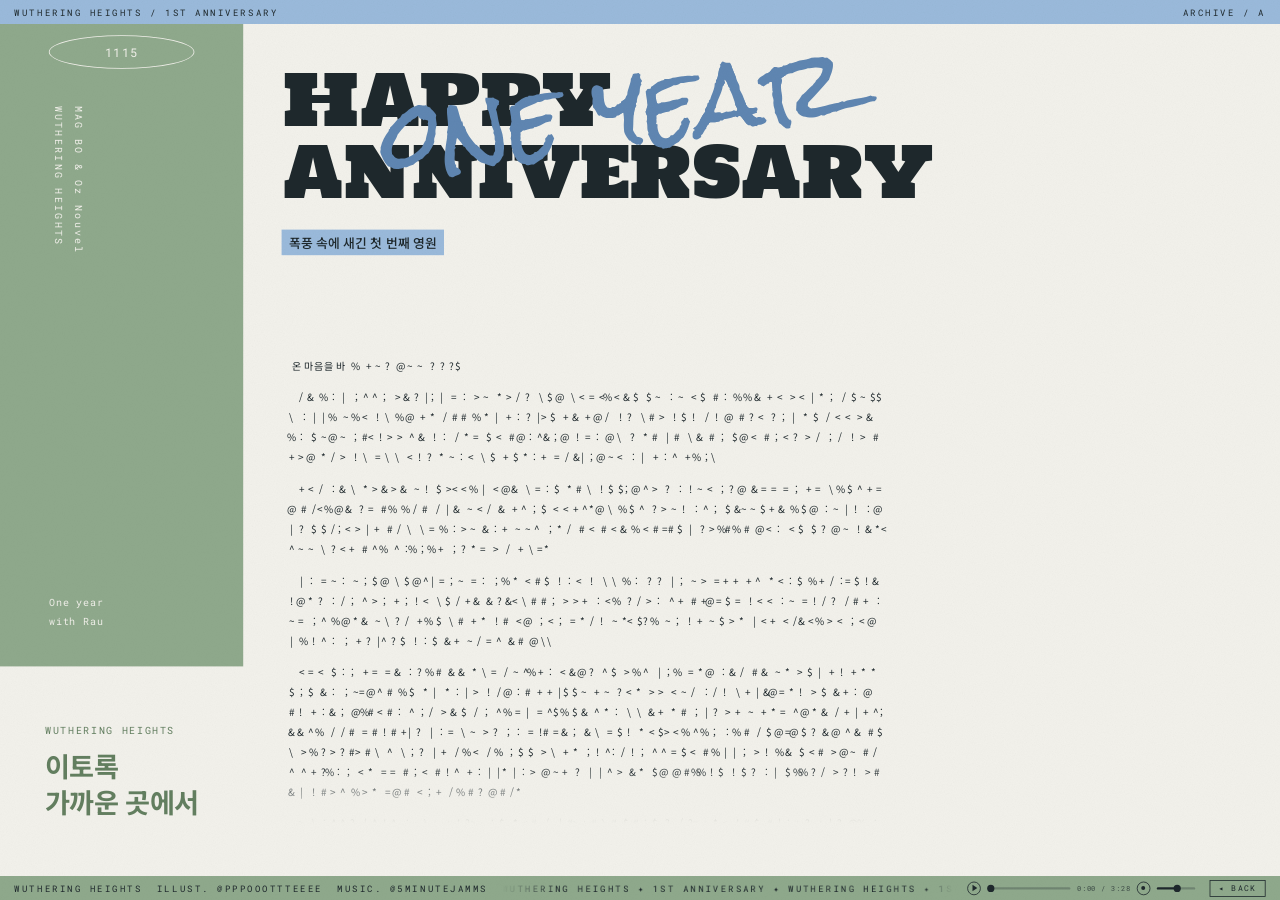
==== commit a13f4be8: "편지 5번째 문단 뒤에 이어 붙임 "팔 안쪽이 아직 그걸 알고 있다." 다음에 줄을 나누지 않고 같은 문단으로 이었습니다. 1752 → 1923자.  Co-Authored-By: " ====
--- a/page2.html
+++ b/page2.html
@@ -87,7 +87,7 @@
       <p>나는 당신의 무정함을 사랑했다. 내 푼수 짓에 콧김으로 흘리던 비웃음을, 그러다 어느 틈에 나를 향한 시선이 슬쩍 누그러지던 순간까지. 내 손바닥에 순순히 뺨을 맡겨 오던 당신의 온기를 사랑했다. 그 살갗 밑으로 옅게 비치던 핏기와 아무 말 없이도 당신이 살아 있음을 일러 주던 가느다란 맥을. 당신은 내가 오래 머물고 싶은 곳이었다. 나는 당신을 만질 수 있는 곳에 손을 두고 당신의 목소리가 닿는 곳에 귀를 두었으며 그렇게 내게 주어진 하루를 사랑하는 법을 당신에게서 배웠다. 사랑하지 않을 도리가 없었다.</p>
       <p>우리의 사랑이 서툴렀다는 것을 안다. 서로의 허기를 사랑이라 부르며 보채고, 다정한 말 한마디를 얻으려 마음을 있는 대로 흐트러뜨렸다는 것도. 그래도 나는 사랑 앞에서 우리가 드러낸 그 가난까지 사랑한다. 당신 앞에서 의연하지 못했던 나를, 내게만은 기어이 이해받고 싶어 하던 당신을. 서로에게 내보일 것이 상처뿐인 날에도 우리는 그것을 들고 서로를 찾아갔다. 받아 달라고. 이런 나라도 당신 품에 두어 달라고. 그토록 초라하고 간절한 청을, 우리는 서로에게 할 수 있었다.</p>
       <p>나는 당신을 진심으로 사랑했다. 대답이 없는 입술을 두고도 다시는 내 손을 덥혀 주지 못할 뺨을 두고도 같은 마음으로 사랑한다. 당신은 떠났지만 당신을 사랑할 이유까지 데려가지는 못했다. 창으로는 여전히 당신이 좋아하던 빛이 든다. 당신이 웃었을 법한 이야기를 들으면 고개가 먼저 옆자리로 돌아가고 저녁이 오면 이걸 보여 주고 싶다는 생각부터 한다. 아, 이 모든 것을 누구에게 주어야 할까. 당신으로 말미암아 사랑하게 된 세계를, 이제 누구와 함께 살아가야 하는 걸까.</p>
-      <p>음악이 흐르면 나는 먼저 빈자리를 향해 허리를 숙인다. 느린 삼박자에 맞춰 당신이 다가설 만큼의 자리를 비워 두고 당신의 손이 놓이던 높이로 손을 든다. 허공에 벌린 팔은 오래도록 다물어지지 않는다. 나는 아직 당신이 내게 기대던 무게를 기억한다. 당신을 받아 안느라 반 걸음 물러서던 발과, 이윽고 균형을 되찾아 함께 움직이던 몸을. 이제는 아무도 나를 밀어 오지 않는데 나는 그 다정한 물러섬을 되풀이한다. 이만큼의 너비가 당신이었다. 팔 안쪽이 아직 그걸 알고 있다.</p>
+      <p>음악이 흐르면 나는 먼저 빈자리를 향해 허리를 숙인다. 느린 삼박자에 맞춰 당신이 다가설 만큼의 자리를 비워 두고 당신의 손이 놓이던 높이로 손을 든다. 허공에 벌린 팔은 오래도록 다물어지지 않는다. 나는 아직 당신이 내게 기대던 무게를 기억한다. 당신을 받아 안느라 반 걸음 물러서던 발과, 이윽고 균형을 되찾아 함께 움직이던 몸을. 이제는 아무도 나를 밀어 오지 않는데 나는 그 다정한 물러섬을 되풀이한다. 이만큼의 너비가 당신이었다. 팔 안쪽이 아직 그걸 알고 있다. 그러니 조금 늦어도 좋았다. 당신에게서 대답이 오기까지, 내가 내민 손을 당신이 알아보기까지. 나는 한 걸음을 옮길 때마다 다음 걸음을 잠시 아껴 두었다. 당신이 돌아온다면 우리에게는 아직 함께 움직일 시간이 필요할 테니까. 내가 홀로 보낸 날들이 아무리 길어져도, 당신이 다가올 한 박자만은 남겨 두고 싶었다. 내가 사랑한 나의 연인. 나는 당신을 기다리는 동안에도 당신과 함께할 시간을 마련하고 있었다.</p>
       <p>이 미뉴에트의 걸음마다 당신에게 바친다. 당신을 품었던 두 팔로, 당신에게 걸어갔던 두 발로. 우리가 서로를 사랑하느라 서툴게 살아 낸 날들을 하나도 빠짐없이 불러내며 나는 천천히 춤을 춘다. 당신의 무정함이 내 생에 있었다. 당신의 온기가 내 손에 머물렀다. 나는 그것을 온 마음으로 누렸고, 지금도 온 마음으로 그리워한다.</p>
       <p>그때, 허공에 들려 있던 손이 조금 아래로 눌렸다.</p>
       <p>손바닥을 맞대어 오는 손이 있었다. 벌어진 손가락 사이로 다른 손가락들이 들어와 천천히 자리를 잡았다. 너무도 익숙한 모양으로. 내가 쥐기도 전에 먼저 나를 쥐어 주던 그 오래된 버릇 그대로.</p>
--- a/css/style.css
+++ b/css/style.css
@@ -64,36 +64,79 @@
 }
 
 /* 음악이 재생될 때 첫 장면을 엽니다. */
+/* ---------- 여는 화면 ----------
+   소리 나는 자동 재생이 막히면 뜹니다. 본편과 같은 액자(위 띠·아래 체크무늬)
+   안에 표지 한 장을 둔 모양입니다. 요소마다 조금씩 늦게 떠오릅니다. */
 .music-opening ~ .viewport{visibility:hidden}
 .music-opening{
-  position:fixed;inset:0;margin:auto;
-  width:min(26rem,calc(100% - 2rem));max-width:none;
-  padding:clamp(1.75rem,7vw,3rem);
-  border:1px solid var(--ink);border-top:6px solid var(--blue);
-  background:var(--paper);color:var(--ink);text-align:center;
-}
+  position:fixed;inset:0;width:100%;height:100%;max-width:none;max-height:none;
+  margin:0;padding:0;border:0;overflow:hidden;
+  background:var(--paper);color:var(--ink);
+}
+.music-opening[open]{display:grid;place-items:center}   /* 닫혔을 때의 display:none 을 건드리지 않으려고 [open] 에만 겁니다 */
 .music-opening::backdrop{background:var(--paper)}
+
+.music-opening__band{
+  position:absolute;left:0;right:0;top:0;height:30px;background:var(--blue);
+  animation:openBand .75s var(--easeOut) both;
+}
+.music-opening__check{
+  position:absolute;left:0;right:0;bottom:0;height:28px;
+  background:repeating-conic-gradient(var(--blue) 0 25%,transparent 0 50%) 0 0/28px 28px;
+  animation:fadeIn .8s var(--easeOut) 1.05s both;
+}
+@keyframes openBand{from{transform:translateY(-100%)}to{transform:translateY(0)}}
+
+.music-opening__sheet{
+  display:flex;flex-direction:column;align-items:center;
+  padding:0 1.5rem;text-align:center;
+}
+.music-opening__kicker{
+  font-family:var(--mono);font-size:clamp(9px,2.4vw,11px);letter-spacing:.34em;
+  color:var(--sage-deep);
+  animation:fadeIn .9s var(--easeOut) .25s both;
+}
 .music-opening__title{
-  margin-bottom:1.4rem;
-  font:600 clamp(.85rem,4vw,1.05rem)/1.5 var(--mono);
-  letter-spacing:.17em;
-}
-.music-opening__start,.music-opening__skip{
-  display:block;margin-inline:auto;
-  font-family:var(--kr);cursor:pointer;
+  margin:clamp(.9rem,3vw,1.5rem) 0 0;
+  font-family:var(--serif);font-style:italic;font-weight:700;
+  /* 낮은 창에서도 넘치지 않도록 세로 길이도 함께 봅니다 */
+  font-size:clamp(2.4rem,min(10vw,13vh),5.4rem);
+  line-height:.96;letter-spacing:.01em;
+  animation:rise 1s var(--easeOut) .45s both;
+}
+.music-opening__rule{
+  width:46px;height:2px;background:var(--blue-deep);
+  margin:clamp(1rem,3.4vw,1.7rem) 0;
+  animation:fadeIn .8s var(--easeOut) .85s both;
+}
+.music-opening__date{
+  font-family:var(--mono);font-size:clamp(10px,2.6vw,12px);letter-spacing:.28em;opacity:.68;
+  animation:fadeIn .9s var(--easeOut) .95s both;
 }
 .music-opening__start{
-  width:100%;min-height:48px;padding:.65rem .85rem;
-  border:1px solid var(--ink);
-  background:var(--blue);color:var(--ink);
-  font-size:1rem;font-weight:700;
-}
+  margin-top:clamp(1.5rem,4.6vw,2.3rem);
+  min-width:min(17rem,80vw);min-height:50px;padding:.78rem 1.4rem;cursor:pointer;
+  border:1.6px solid var(--ink);background:var(--blue);color:var(--ink);
+  font-family:var(--kr);font-weight:700;font-size:clamp(.95rem,3.2vw,1.02rem);
+  letter-spacing:.02em;transition:background .2s,color .2s;
+  animation:rise .9s var(--easeOut) 1.15s both;
+}
+.music-opening__start::before{content:"\266A";margin-right:.6em}  /* 음표. js 가 글자를 바꿔도 남습니다 */
 .music-opening__start:hover{background:var(--ink);color:var(--paper)}
-.music-opening__start[aria-busy="true"]{cursor:wait}
+.music-opening__start[aria-busy="true"]{cursor:wait;background:var(--paper);opacity:.75}
 .music-opening__skip{
-  min-height:44px;margin-top:.4rem;padding:.35rem .65rem;
-  border:0;background:transparent;color:var(--ink);
-  font-size:.85rem;text-decoration:underline;text-underline-offset:.2em;
+  margin-top:.85rem;min-height:40px;padding:.3rem .8rem;cursor:pointer;
+  border:0;background:transparent;color:var(--ink);opacity:.7;
+  font-family:var(--kr);font-size:clamp(.8rem,2.8vw,.86rem);
+  text-decoration:underline;text-underline-offset:.28em;text-decoration-thickness:1px;
+  transition:opacity .18s;
+  animation:fadeIn .9s var(--easeOut) 1.3s both;
+}
+.music-opening__skip:hover{opacity:1}
+.music-opening__credit{
+  margin-top:clamp(1.6rem,5.5vw,2.6rem);
+  font-family:var(--mono);font-size:9.5px;letter-spacing:.24em;opacity:.48;
+  animation:fadeIn 1s var(--easeOut) 1.5s both;
 }
 .music-opening button:focus-visible{outline:2px solid var(--ink);outline-offset:4px}
 
@@ -820,6 +863,8 @@
   .band{transform:none}
   .anim{opacity:1}
   .letter-done .p2next{animation:none;opacity:1}   /* 깜빡임 없이 그냥 보이게 */
+  .music-opening *{animation:none}                /* 여는 화면도 바로 보이게 */
+  .music-opening__band{transform:none}
   .fig--center{opacity:1}
   .fig--head,.fig--left{display:none}
   .marquee__inner{animation:none}
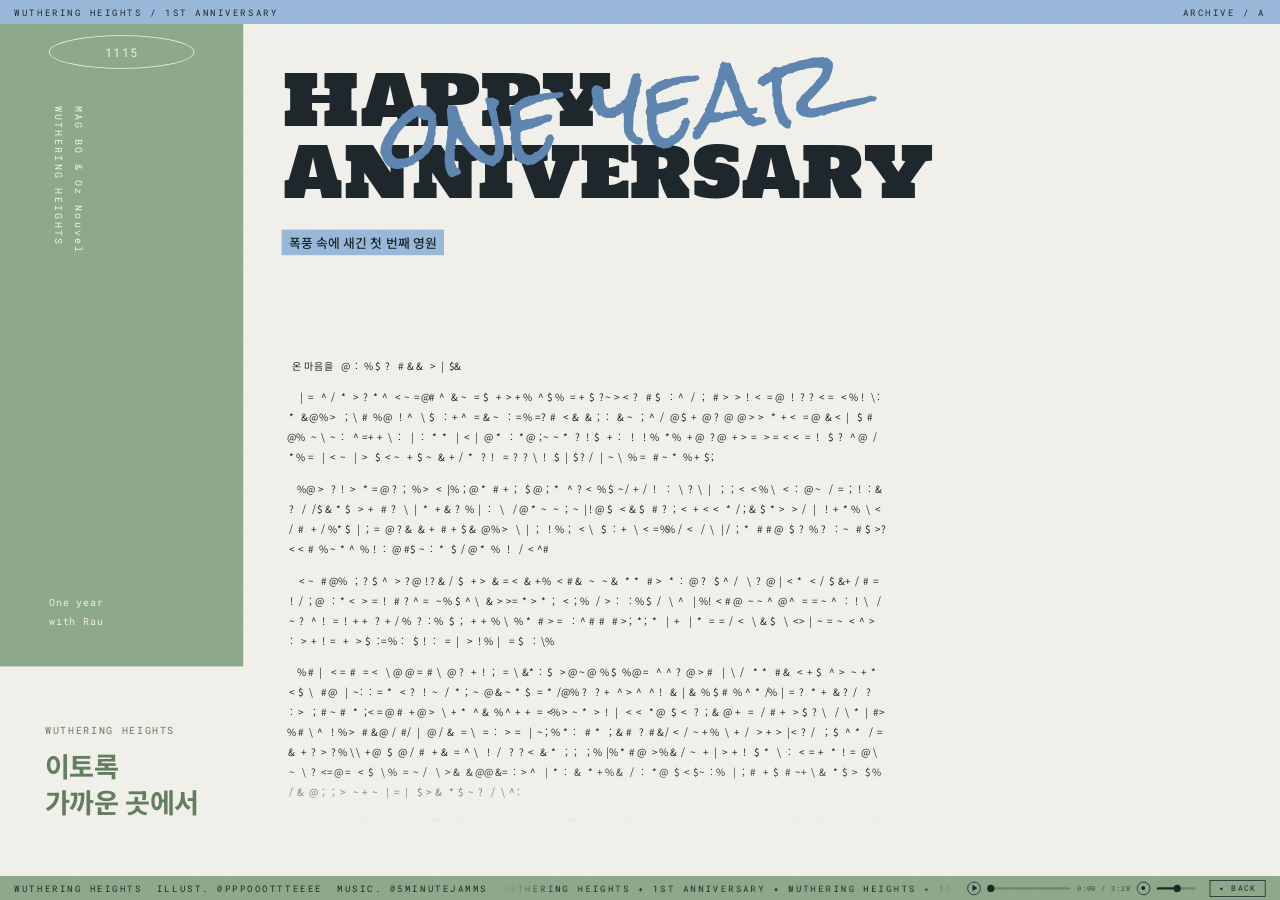
==== commit dfd44126: "Update page2.html" ====
--- a/page2.html
+++ b/page2.html
@@ -92,10 +92,11 @@
       <p>그때, 허공에 들려 있던 손이 조금 아래로 눌렸다.</p>
       <p>손바닥을 맞대어 오는 손이 있었다. 벌어진 손가락 사이로 다른 손가락들이 들어와 천천히 자리를 잡았다. 너무도 익숙한 모양으로. 내가 쥐기도 전에 먼저 나를 쥐어 주던 그 오래된 버릇 그대로.</p>
       <p>나는 한 발 물러섰다. 누군가의 무게를 받아 안느라 잊은 적 없는 동작으로. 비워 두었던 품으로 당신의 허리가 들어오고, 기울인 가슴이 닿고, 옷감 너머의 체온이 옮겨 왔다. 내 이마가 당신의 쇄골 아래에 묻혔고 옷깃 사이로 오래 맡지 못한 냄새가 번져 나왔다. 팔을 오므리자 이번에는 그 안에 몸이 있었다. 더는 다물어지지 않던 두 팔 사이에, 내가 온 생을 기울여 사랑한 사람의 너비가 있었다. 얼마나 그러고 있었는지 모른다. 나는 다만 맞잡은 손을 놓지 못했다. 맞닿은 가슴이 느리게 밀려왔다가 물러났다. 당신은 숨을 쉬고 있었다. 내가 들이쉬면 당신이 내쉬었다. 박자가 엇나가는 그 호흡마저 너무도 당신다워서, <span class="p2cue">나는 마침내 얼굴을 들었다.</span></p>
-      <p>나는 당신의 가슴께에 뺨을 기댔다. 체온을 다시 한번 나누며 당신이 실어 오는 무게만큼 발을 옮겼다. 속으로 하나, 둘, 셋을 세면 당신의 걸음이 어긋남 없이 따라왔다. 우리가 움직일 때마다 옷자락이 서로를 스쳤다. 나는 그 작은 소리까지 들었다. 이토록 가까운 곳에서 생이 부스럭거리고 있다.</p>
       <p>당신의 입매가 조금 비틀렸다. 울지도 웃지도 못하는 내 얼굴이 퍽 우스운 모양이었다. 나는 그 표정을 알았다. 조금만 더 바라보고 있으면 당신의 시선이 슬쩍 누그러지리라는 것도. 그런데도 그 작은 변화를 기다리는 동안 숨을 제대로 쉴 수가 없었다. 기억 속에서 수없이 되짚었던 얼굴이 지금은 내 기억보다 먼저 움직이고 있었다.</p>
       <p>당신이 나를 보았다. 나는 그 눈길 아래서 다시 의연하지 못한 사람이 되었다. 더 가까이 와 달라고, 이미 맞닿아 있으면서도 조금만 더 가까이 있어 달라고 보채고 싶었다. 온 마음을 바쳐 사랑하고도 늘 사랑이 모자라던 나로, 당신 앞에서만 드러낼 수 있었던 그 가난으로 돌아갔다. 당신은 그런 나를 보며 코웃음을 치고⋯⋯.</p>
       <p>아, 이 목소리였다. 내가 아는 모든 음악 가운데, 가장 오래 다시 듣고 싶었던 것은.</p>
+      <p>나는 당신의 가슴께에 뺨을 기댔다. 체온을 다시 한번 나누며 당신이 실어 오는 무게만큼 발을 옮겼다. 속으로 하나, 둘, 셋을 세면 당신의 걸음이 어긋남 없이 따라왔다. 우리가 움직일 때마다 옷자락이 서로를 스쳤다. 나는 그 작은 소리까지 들었다. 이토록 가까운 곳에서 생이 부스럭거리고 있다.</p>
+
     </div>
 
     <img class="p2art" src="images/p2-figures.webp" alt="">
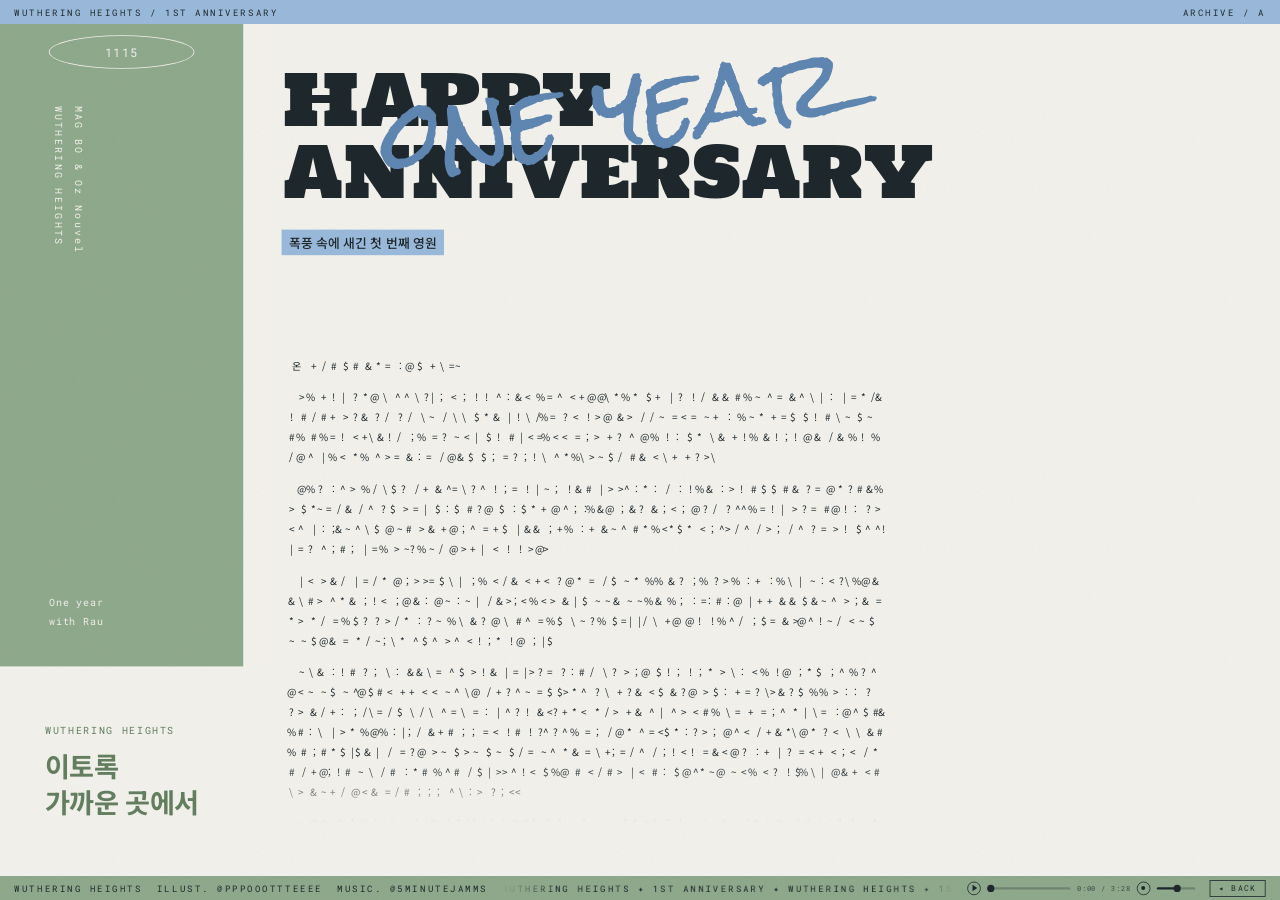
==== commit c239e324: "본문 두께 올리고, NEXT 버튼을 눈에 띄는 자리로, 4페이지에 '처음으로' - 4페이지 본문 weight 300 -> 400 - NEXT: 파란 채움 버튼으로 키우고, 2페이지" ====
--- a/page2.html
+++ b/page2.html
@@ -46,6 +46,10 @@
       <h1 class="p2title" data-txt="p2Title" data-fit="820"></h1>
       <p  class="p2cap"><span data-txt="p2Caption"></span></p>
     </div>
+    <!-- 편지가 다 드러나면 나타납니다 (js 가 body 에 letter-done 을 붙입니다).
+         제목 아래 띠와 같은 줄, 오른쪽 빈 자리에 놓입니다. -->
+    <a class="p2next" id="p2next" href="page3.html" data-txt="nextLabel"></a>
+
     <!-- 손글씨 : 아래 글자 윤곽선 안에서 펜이 지나가며 "one year" 가 쓰입니다. -->
     <span class="p2script" id="p2script">
       <!-- Rock Salt(OFL) 의 "one year" 글자 윤곽선을 clip 으로 쓰고,
@@ -126,9 +130,6 @@
       <a class="replay" href="index.html" data-txt="backLabel"></a>
     </div>
 
-    <!-- 편지가 다 드러나면 나타납니다 (js 가 body 에 letter-done 을 붙입니다) -->
-    <a class="p2next" id="p2next" href="page3.html" data-txt="nextLabel"></a>
-
   </div>
 
   <i class="curtain curtain--top"></i>
--- a/css/style.css
+++ b/css/style.css
@@ -174,19 +174,27 @@
 }
 .replay{text-decoration:none;display:inline-block}
 .replay:hover{background:var(--ink);color:var(--paper)}
+.replay--home{margin-right:7px}
 
 /* ---------- 편지가 끝나면 나타나는 다음 장 버튼 ----------
    아래 띠(30px) 바로 위 오른쪽 끝. 띠 안의 BACK 버튼과 오른쪽 선을
    맞췄습니다. 편지가 다 드러나면 js 가 body 에 letter-done 을 붙이고,
    그때 떠오릅니다. 일러스트 위로 겹쳐 그려집니다(z-index 9). */
-.p2next{
-  position:absolute;right:18px;bottom:38px;z-index:9;
-  font-family:var(--mono);font-size:12px;letter-spacing:.26em;
-  color:var(--ink);text-decoration:none;background:var(--paper);
-  border:1.5px solid var(--ink);padding:7px 16px;
-  opacity:0;pointer-events:none;
-  transition:background .18s,color .18s;
-}
+.p2next,.p3next{
+  position:absolute;z-index:9;translate:-50% 0;
+  font-family:var(--mono);font-size:13px;letter-spacing:.26em;
+  color:#fff;text-decoration:none;background:var(--blue-deep);
+  border:1.5px solid var(--blue-deep);padding:10px 26px;
+  box-shadow:0 7px 18px rgba(95,134,178,.32);
+  transition:background .18s,color .18s,border-color .18s;
+}
+/* 2페이지는 편지 칸 한가운데 아래, 3페이지는 포스터 한가운데 아래 */
+/* 제목 아래 띠와 같은 줄 — 7% 는 .p2head 의 top, 207px 은 그 안의 띠까지 */
+.p2next{left:51%;top:calc(7% + 207px);translate:none;opacity:0;pointer-events:none}
+/* 3페이지는 기다릴 편지가 없으니 들어오고 조금 뒤에 바로 뜹니다.
+   아래 체크무늬(30+28) 위로 올립니다. */
+.p3next{left:50%;bottom:76px;animation:p2nextIn .9s var(--easeOut) 2.5s both}
+.p2next:hover,.p3next:hover{background:var(--ink);border-color:var(--ink);color:var(--paper)}
 .letter-done .p2next{
   pointer-events:auto;
   animation:p2nextIn .9s var(--easeOut) both,
@@ -379,6 +387,117 @@
   from{opacity:0;transform:scale(.86) rotate(-6deg)}
   to  {opacity:1;transform:scale(1) rotate(0)}
 }
+
+/* =========================================================
+   네 번째 페이지 — 후기
+   긴 글이라 칸 안에서 스크롤됩니다. 2페이지처럼 기호가 흩날리는
+   연출은 넣지 않습니다. 차분히 읽히는 글이라서요.
+   ========================================================= */
+.p4{
+  /* 창 전체를 덮는 스크롤 칸 — 그래서 스크롤바가 오른쪽 끝에 붙습니다 */
+  position:absolute;left:0;right:0;top:30px;bottom:30px;
+  z-index:4;
+  overflow-y:auto;overscroll-behavior:contain;
+  /* 위아래 끝에서 글이 띠에 부딪히지 않고 스르륵 사라지게 */
+  mask-image:linear-gradient(180deg,transparent 0,#000 4%,#000 95%,transparent 100%);
+  scrollbar-width:thin;scrollbar-color:var(--blue) transparent;
+}
+.p4::-webkit-scrollbar{width:9px}
+.p4::-webkit-scrollbar-track{background:transparent}
+.p4::-webkit-scrollbar-thumb{background:var(--blue);border-radius:9px}
+
+/* 글줄은 가운데 한 칸으로 모읍니다 (스크롤바는 바깥 끝) */
+.p4__inner{width:640px;margin:0 auto;padding:58px 0 86px}
+
+.p4__head{text-align:center;margin-bottom:54px}
+.p4__kicker{
+  display:block;font-family:var(--mono);font-size:10.5px;letter-spacing:.38em;
+  color:var(--sage-deep);
+}
+.p4__title{
+  margin:14px 0 0;font-family:var(--kr);font-weight:700;
+  font-size:34px;letter-spacing:-.02em;color:var(--ink);
+}
+.p4__rule{display:block;width:44px;height:2px;margin:26px auto 0;background:var(--blue-deep)}
+
+.p4 p{
+  margin:0 0 1.55em;color:var(--ink);
+  font-family:var(--kr);font-weight:400;
+  font-size:14px;line-height:2.03;letter-spacing:-.01em;
+  word-break:keep-all;
+  /* 올라오면서 하나씩 떠오릅니다 (js 가 is-in 을 붙입니다) */
+  opacity:0;transform:translateY(14px);
+  transition:opacity .75s var(--easeOut),transform .75s var(--easeOut);
+}
+.p4 p.is-in{opacity:1;transform:none}
+.p4 strong{font-weight:700}
+.p4 .p4work{font-family:var(--serif);font-style:italic;font-weight:700;font-size:1.08em}
+
+.p4__sign{
+  margin-top:64px;padding-top:26px;border-top:1.5px solid var(--ink);
+  display:flex;align-items:baseline;justify-content:space-between;
+}
+.p4__date{font-family:var(--mono);font-size:11px;letter-spacing:.24em;opacity:.62}
+.p4__name{font-family:var(--kr);font-weight:700;font-size:15px;letter-spacing:.02em}
+
+/* ---------- 후기 장식 ----------
+   글 양옆 빈 자리에만 놓습니다. 스크롤과 같이 움직이지 않습니다.
+   위치를 옮기려면 left / right / top 숫자만 고치면 됩니다. ---------- */
+.p4deco{position:absolute;left:0;right:0;top:30px;bottom:30px;z-index:3;pointer-events:none}
+
+/* 왼쪽 — 뒷모습 전신 */
+.p4back{
+  position:absolute;left:30px;top:50%;translate:0 -50%;
+  height:76%;max-height:650px;width:auto;
+  filter:drop-shadow(0 20px 30px rgba(30,40,44,.14));
+}
+
+/* 오른쪽 — 사진 두 장을 겹쳐 붙인 자리 */
+.p4wall{position:absolute;right:52px;top:50%;translate:0 -50%;width:350px;height:440px}
+.p4photo{
+  position:absolute;background:#fff;
+  border:1px solid rgba(30,40,44,.13);
+  box-shadow:0 14px 26px rgba(30,40,44,.15);
+  padding:12px 12px 36px;
+}
+.p4photo img{display:block;width:100%;height:auto}
+.p4photo__cap{
+  position:absolute;left:0;right:0;bottom:12px;text-align:center;
+  font-family:var(--kr);font-size:13px;letter-spacing:.2em;
+  color:var(--blue-deep);opacity:.75;
+}
+.p4photo--1{left:0;top:0;width:214px;rotate:-4deg}
+.p4photo--2{right:0;top:176px;width:214px;rotate:5deg}
+
+/* 사진 위에 붙인 테이프 */
+.p4tape{
+  position:absolute;width:74px;height:21px;
+  background:var(--blue);opacity:.42;
+  box-shadow:0 1px 3px rgba(30,40,44,.12);
+}
+.p4photo--1 .p4tape{left:-16px;top:-9px;rotate:-24deg}
+.p4photo--2 .p4tape{right:-14px;top:-10px;rotate:21deg}
+
+/* 오른쪽 끝 세로 글자 — 칸을 먼저 잡고 그 안에서 돌립니다 */
+.p4vert{
+  position:absolute;right:10px;top:50%;translate:0 -50%;
+  width:16px;height:260px;
+}
+.p4vert span{
+  position:absolute;left:50%;top:50%;
+  translate:-50% -50%;rotate:90deg;white-space:nowrap;
+  font-family:var(--mono);font-size:10px;letter-spacing:.42em;
+  color:var(--sage-deep);opacity:.75;
+}
+
+/* 반짝이 — 네 꼭짓점 별 */
+.p4spark{position:absolute;display:block;color:var(--blue-deep);opacity:.75}
+.p4spark svg{display:block;width:100%;height:auto}
+.p4spark--a{left:392px;top:16%;width:26px}
+.p4spark--b{left:408px;top:72%;width:15px;opacity:.55}
+.p4spark--c{left:1146px;top:24%;width:17px;color:var(--sage-deep);opacity:.6}
+.p4spark--d{right:112px;top:8%;width:22px}
+.p4spark--e{right:150px;top:90%;width:14px;opacity:.5}
 
 /* ---------- 배경 음악 조작부 ----------
    아래 띠 안의 한 칸으로 들어갑니다. 띠가 원래 flex 라서,
@@ -751,7 +870,7 @@
 }
 /* ---- 본문 글 (칸보다 길면 스크롤) ---- */
 .p2letter{
-  position:absolute;left:22%;top:calc(44% - 50px);width:48%;bottom:8.5%;z-index:5;
+  position:absolute;left:22%;top:max(calc(44% - 50px),300px);width:48%;bottom:8.5%;z-index:5;
   overflow-y:auto;padding-right:20px;
   font-size:12.5px;line-height:2;word-break:keep-all;color:var(--ink);
   /* 아래쪽을 살짝 흐리게 해서 "더 있다"는 걸 알립니다 */
@@ -864,6 +983,7 @@
   .anim{opacity:1}
   .letter-done .p2next{animation:none;opacity:1}   /* 깜빡임 없이 그냥 보이게 */
   .music-opening *{animation:none}                /* 여는 화면도 바로 보이게 */
+  .p4 p{opacity:1;transform:none;transition:none} /* 후기도 바로 보이게 */
   .music-opening__band{transform:none}
   .fig--center{opacity:1}
   .fig--head,.fig--left{display:none}
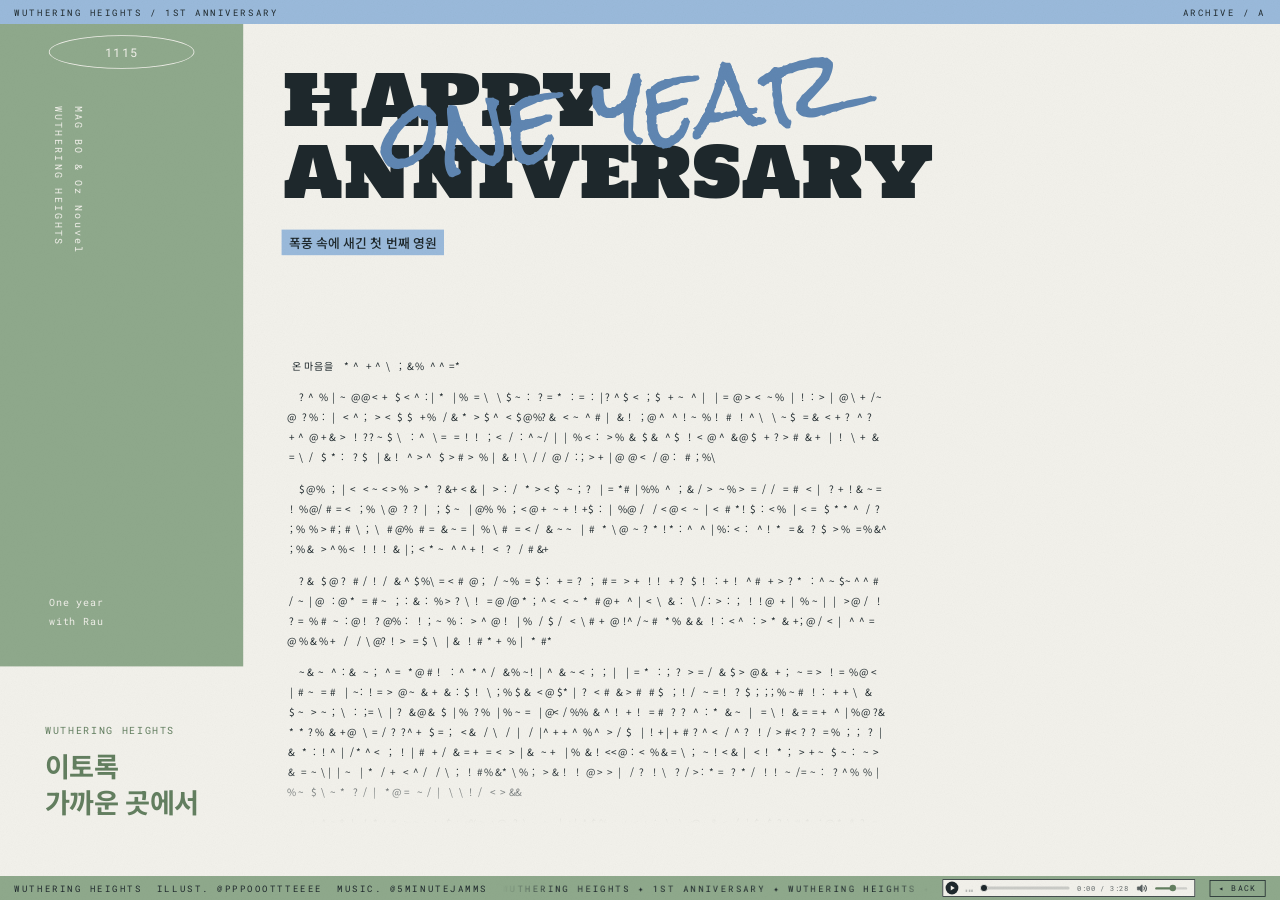
==== commit 623d1372: "뮤직 플레이어 다시 디자인 — 띠 위에 붙인 종이 라벨 - 종이색 바탕 + 먹색 테두리 한 장으로 묶어 조작부가 한눈에 보이게 - 재생 버튼을 꽉 찬 동그라미로, 멈춤은 두 줄 -" ====
--- a/page2.html
+++ b/page2.html
@@ -119,11 +119,12 @@
       <div class="bgm" id="bgm">
         <button class="bgm__btn bgm__play" id="bgmPlay" type="button"
                 aria-label="재생 / 정지"></button>
+        <span class="bgm__eq" aria-hidden="true"><i></i><i></i><i></i></span>
         <input class="bgm__bar" id="bgmBar" type="range" min="0" max="1000" value="0"
                aria-label="재생 위치">
         <span class="bgm__time" id="bgmTime">0:00 / 0:00</span>
         <button class="bgm__btn bgm__mute" id="bgmMute" type="button"
-                aria-label="음소거"></button>
+                aria-label="음소거"><svg viewBox="0 0 16 16" aria-hidden="true" fill="none" stroke="currentColor" stroke-width="1.5" stroke-linecap="round" stroke-linejoin="round"><path d="M2.4 6.1h2.4L8.1 3.3v9.4L4.8 9.9H2.4z" fill="currentColor" stroke-width="1.2"/><g class="bgm__wave"><path d="M10.5 6.1a2.7 2.7 0 0 1 0 3.8"/><path d="M12.4 4.3a5.2 5.2 0 0 1 0 7.4"/></g><g class="bgm__x"><path d="M10.7 6.1l3.6 3.8"/><path d="M14.3 6.1l-3.6 3.8"/></g></svg></button>
         <input class="bgm__vol" id="bgmVol" type="range" min="0" max="100" value="55"
                aria-label="볼륨">
       </div>
--- a/css/style.css
+++ b/css/style.css
@@ -189,8 +189,14 @@
   transition:background .18s,color .18s,border-color .18s;
 }
 /* 2페이지는 편지 칸 한가운데 아래, 3페이지는 포스터 한가운데 아래 */
-/* 제목 아래 띠와 같은 줄 — 7% 는 .p2head 의 top, 207px 은 그 안의 띠까지 */
-.p2next{left:51%;top:calc(7% + 207px);translate:none;opacity:0;pointer-events:none}
+/* 제목 아래 띠와 같은 줄 — 7% 는 .p2head 의 top, 210px 은 그 안의 띠까지.
+   오른쪽으로 더 밀거나 당기려면 left 의 % 만 고치면 됩니다. */
+.p2next{
+  left:61%;top:calc(7% + 210px);translate:none;
+  font-size:11px;letter-spacing:.22em;padding:7px 17px;
+  box-shadow:0 5px 13px rgba(95,134,178,.28);
+  opacity:0;pointer-events:none;
+}
 /* 3페이지는 기다릴 편지가 없으니 들어오고 조금 뒤에 바로 뜹니다.
    아래 체크무늬(30+28) 위로 올립니다. */
 .p3next{left:50%;bottom:76px;animation:p2nextIn .9s var(--easeOut) 2.5s both}
@@ -448,12 +454,23 @@
 /* 왼쪽 — 뒷모습 전신 */
 .p4back{
   position:absolute;left:30px;top:50%;translate:0 -50%;
-  height:76%;max-height:650px;width:auto;
+  height:87%;max-height:745px;width:auto;
   filter:drop-shadow(0 20px 30px rgba(30,40,44,.14));
 }
 
-/* 오른쪽 — 사진 두 장을 겹쳐 붙인 자리 */
-.p4wall{position:absolute;right:52px;top:50%;translate:0 -50%;width:350px;height:440px}
+/* 오른쪽 — 두상 두 장을 대각선으로 붙이고,
+   그 아래 비는 자리에 전신을 끼워 넣습니다(전신이 사진 뒤로 들어갑니다).
+   한 덩어리(410x688)로 묶어 두고, 창이 낮으면 js 가 통째로 줄입니다. */
+.p4right{
+  position:absolute;right:30px;top:50%;translate:0 -50%;
+  width:410px;height:688px;transform-origin:100% 50%;
+}
+.p4wall{position:absolute;left:0;top:0;width:410px;height:330px;z-index:2}
+.p4front{
+  position:absolute;left:0;bottom:0;z-index:1;
+  height:460px;width:auto;
+  filter:drop-shadow(0 18px 26px rgba(30,40,44,.13));
+}
 .p4photo{
   position:absolute;background:#fff;
   border:1px solid rgba(30,40,44,.13);
@@ -466,8 +483,8 @@
   font-family:var(--kr);font-size:13px;letter-spacing:.2em;
   color:var(--blue-deep);opacity:.75;
 }
-.p4photo--1{left:0;top:0;width:214px;rotate:-4deg}
-.p4photo--2{right:0;top:176px;width:214px;rotate:5deg}
+.p4photo--1{left:52px;top:0;width:196px;rotate:-4deg}
+.p4photo--2{left:186px;top:110px;width:196px;rotate:5deg}
 
 /* 사진 위에 붙인 테이프 */
 .p4tape{
@@ -490,68 +507,119 @@
   color:var(--sage-deep);opacity:.75;
 }
 
-/* 반짝이 — 네 꼭짓점 별 */
-.p4spark{position:absolute;display:block;color:var(--blue-deep);opacity:.75}
+/* 반짝이 — 네 꼭짓점 별.
+   --o 는 밝기, --d 는 깜빡이기 시작하는 시차입니다.
+   개수를 늘리려면 아래 한 줄을 복사하고 page4.html 에도 한 줄 넣으면 됩니다. */
+.p4spark{
+  position:absolute;display:block;color:var(--blue-deep);
+  opacity:var(--o,.7);
+  animation:p4twinkle 4.6s ease-in-out var(--d,0s) infinite;
+}
 .p4spark svg{display:block;width:100%;height:auto}
-.p4spark--a{left:392px;top:16%;width:26px}
-.p4spark--b{left:408px;top:72%;width:15px;opacity:.55}
-.p4spark--c{left:1146px;top:24%;width:17px;color:var(--sage-deep);opacity:.6}
-.p4spark--d{right:112px;top:8%;width:22px}
-.p4spark--e{right:150px;top:90%;width:14px;opacity:.5}
+@keyframes p4twinkle{
+  0%,100%{opacity:var(--o,.7);scale:1}
+  50%    {opacity:calc(var(--o,.7) * .4);scale:.84}
+}
+.p4spark--a{left:436px;top:13%;width:22px;--o:0.75;--d:0s}
+.p4spark--b{left:444px;top:52%;width:10px;--o:0.45;--d:1.4s}
+.p4spark--c{left:458px;top:81%;width:15px;--o:0.6;--d:2.6s;color:var(--sage-deep)}
+.p4spark--d{left:1136px;top:11%;width:17px;--o:0.6;--d:.7s;color:var(--sage-deep)}
+.p4spark--e{left:1150px;top:41%;width:10px;--o:0.45;--d:2.1s}
+.p4spark--f{left:1140px;top:72%;width:14px;--o:0.55;--d:1.1s}
+.p4spark--g{right:408px;top:19%;width:19px;--o:0.7;--d:1.8s}
+.p4spark--h{right:90px;top:50%;width:10px;--o:0.45;--d:3.0s;color:var(--sage-deep)}
+.p4spark--i{right:36px;top:7%;width:15px;--o:0.6;--d:.4s}
+.p4spark--j{right:64px;top:61%;width:18px;--o:0.7;--d:2.3s}
+.p4spark--k{right:118px;top:75%;width:11px;--o:0.45;--d:1.0s;color:var(--sage-deep)}
+.p4spark--l{left:462px;top:33%;width:9px;--o:0.4;--d:3.3s}
 
 /* ---------- 배경 음악 조작부 ----------
-   아래 띠 안의 한 칸으로 들어갑니다. 띠가 원래 flex 라서,
-   자리를 비집고 들어가는 게 아니라 흐르는 글자 영역이 그만큼 줄어듭니다.
-   그래서 다른 요소를 가리거나 밀어내지 않습니다. */
+   아래 띠 안에 종이색 라벨 한 장을 붙여 놓은 모양입니다.
+   띠가 flex 라서 자리를 비집는 게 아니라 흐르는 글자가 그만큼 줄어듭니다.
+   크기를 바꾸려면 .bgm 의 height, .bgm__bar 의 width 만 고치면 됩니다. */
 .bgm{
-  flex:none;display:flex;align-items:center;gap:8px;
+  flex:none;display:flex;align-items:center;gap:9px;
+  height:22px;padding:0 9px 0 3px;
+  background:var(--paper);
+  border:1.5px solid var(--ink);
   color:var(--ink);
 }
+
+/* ▶ / ‖ — 가득 찬 동그라미 (서체에 기호가 없어도 똑같이 보이게 도형으로) */
 .bgm__btn{
-  flex:none;width:17px;height:17px;padding:0;cursor:pointer;
-  border:1.5px solid var(--ink);border-radius:50%;background:transparent;
-  position:relative;transition:background .18s;
-}
-.bgm__btn:hover{background:rgba(30,40,44,.14)}
-/* ▶ / ‖ 를 글자 대신 도형으로 그립니다 (서체에 기호가 없어도 똑같이 보이게) */
+  flex:none;padding:0;cursor:pointer;border:0;background:transparent;
+  position:relative;color:inherit;
+}
+.bgm__play{
+  width:16px;height:16px;border-radius:50%;background:var(--ink);
+  transition:scale .16s;
+}
+.bgm__play:hover{scale:1.1}
 .bgm__play::before{
-  content:"";position:absolute;left:50%;top:50%;
-  translate:-40% -50%;
-  border-left:6px solid var(--ink);
-  border-top:4px solid transparent;border-bottom:4px solid transparent;
+  content:"";position:absolute;left:50%;top:50%;translate:-32% -50%;
+  border-left:5px solid var(--paper);
+  border-top:3.5px solid transparent;border-bottom:3.5px solid transparent;
 }
 .bgm.is-playing .bgm__play::before{
-  translate:-50% -50%;
-  border:0;width:5px;height:8px;
-  border-left:2px solid var(--ink);border-right:2px solid var(--ink);
-}
-.bgm__mute::before{                       /* 소리 켜짐: 작은 원 */
-  content:"";position:absolute;left:50%;top:50%;translate:-50% -50%;
-  width:5px;height:5px;border-radius:50%;background:var(--ink);
-}
-.bgm.is-muted .bgm__mute::before{         /* 음소거: 가로줄 */
-  width:8px;height:0;border-radius:0;
-  border-top:2px solid var(--ink);background:transparent;
-}
+  translate:-50% -50%;border:0;width:4px;height:7px;
+  border-left:1.5px solid var(--paper);border-right:1.5px solid var(--paper);
+}
+
+/* 재생 중 표시 — 작은 막대 세 개가 들썩입니다 */
+.bgm__eq{flex:none;display:flex;align-items:flex-end;gap:1.5px;height:9px;opacity:.28}
+.bgm__eq i{display:block;width:2px;height:3px;background:var(--ink)}
+.bgm.is-playing .bgm__eq{opacity:.8}
+.bgm.is-playing .bgm__eq i{animation:bgmEq .92s ease-in-out infinite}
+.bgm.is-playing .bgm__eq i:nth-child(2){animation-duration:.66s;animation-delay:.14s}
+.bgm.is-playing .bgm__eq i:nth-child(3){animation-duration:1.14s;animation-delay:.28s}
+@keyframes bgmEq{0%,100%{height:3px}50%{height:9px}}
+
 .bgm__time{
-  flex:none;font-size:9px;letter-spacing:.12em;opacity:.72;
+  flex:none;font-size:9px;letter-spacing:.1em;opacity:.66;
   font-variant-numeric:tabular-nums;white-space:nowrap;
 }
+
+/* 스피커 그림 — 음소거하면 물결이 빗금으로 바뀝니다 */
+.bgm__mute{width:15px;height:15px;opacity:.72;transition:opacity .16s}
+.bgm__mute:hover{opacity:1}
+.bgm__mute svg{display:block;width:15px;height:15px}
+.bgm__mute .bgm__x{display:none}
+.bgm.is-muted .bgm__mute .bgm__wave{display:none}
+.bgm.is-muted .bgm__mute .bgm__x{display:block}
+
 /* 두 막대 모두 '채워진 만큼' 을 --p 로 받아 배경 그라데이션으로 그립니다 */
 .bgm__bar,.bgm__vol{
   -webkit-appearance:none;appearance:none;
-  flex:none;height:3px;border-radius:2px;cursor:pointer;
+  flex:none;border-radius:4px;cursor:pointer;
+  transition:height .16s;
+}
+.bgm__bar{
+  width:112px;height:4px;
   background:linear-gradient(to right,
-             var(--ink) var(--p,0%), rgba(30,40,44,.28) var(--p,0%));
-}
-.bgm__bar{width:104px}
-.bgm__vol{width:48px}
-.bgm__bar::-webkit-slider-thumb,.bgm__vol::-webkit-slider-thumb{
-  -webkit-appearance:none;width:9px;height:9px;border-radius:50%;
-  background:var(--ink);border:0;cursor:pointer;
-}
-.bgm__bar::-moz-range-thumb,.bgm__vol::-moz-range-thumb{
-  width:9px;height:9px;border-radius:50%;background:var(--ink);border:0;cursor:pointer;
+             var(--ink) var(--p,0%), rgba(30,40,44,.19) var(--p,0%));
+}
+.bgm__vol{
+  width:40px;height:3px;
+  background:linear-gradient(to right,
+             var(--sage-deep) var(--p,0%), rgba(30,40,44,.17) var(--p,0%));
+}
+.bgm__bar:hover{height:6px}
+.bgm__vol:hover{height:5px}
+
+.bgm__bar::-webkit-slider-thumb{
+  -webkit-appearance:none;width:10px;height:10px;border-radius:50%;
+  background:var(--ink);border:1.5px solid var(--paper);cursor:pointer;
+}
+.bgm__bar::-moz-range-thumb{
+  width:10px;height:10px;border-radius:50%;
+  background:var(--ink);border:1.5px solid var(--paper);cursor:pointer;
+}
+.bgm__vol::-webkit-slider-thumb{
+  -webkit-appearance:none;width:8px;height:8px;border-radius:50%;
+  background:var(--sage-deep);border:0;cursor:pointer;
+}
+.bgm__vol::-moz-range-thumb{
+  width:8px;height:8px;border-radius:50%;background:var(--sage-deep);border:0;cursor:pointer;
 }
 .bgm__bar:focus-visible,.bgm__vol:focus-visible,.bgm__btn:focus-visible{
   outline:2px solid var(--ink);outline-offset:2px;
@@ -984,10 +1052,12 @@
   .letter-done .p2next{animation:none;opacity:1}   /* 깜빡임 없이 그냥 보이게 */
   .music-opening *{animation:none}                /* 여는 화면도 바로 보이게 */
   .p4 p{opacity:1;transform:none;transition:none} /* 후기도 바로 보이게 */
+  .p4spark{animation:none}                        /* 반짝이도 가만히 */
   .music-opening__band{transform:none}
   .fig--center{opacity:1}
   .fig--head,.fig--left{display:none}
   .marquee__inner{animation:none}
+  .bgm.is-playing .bgm__eq i{animation:none}
   .p2script__pen path{stroke-dashoffset:0}
   .is-playing .p2side,.is-playing .p2title,.is-playing .p2side__badge,
   .is-playing .p2side__names,.is-playing .p2side__note,.is-playing .p2art,
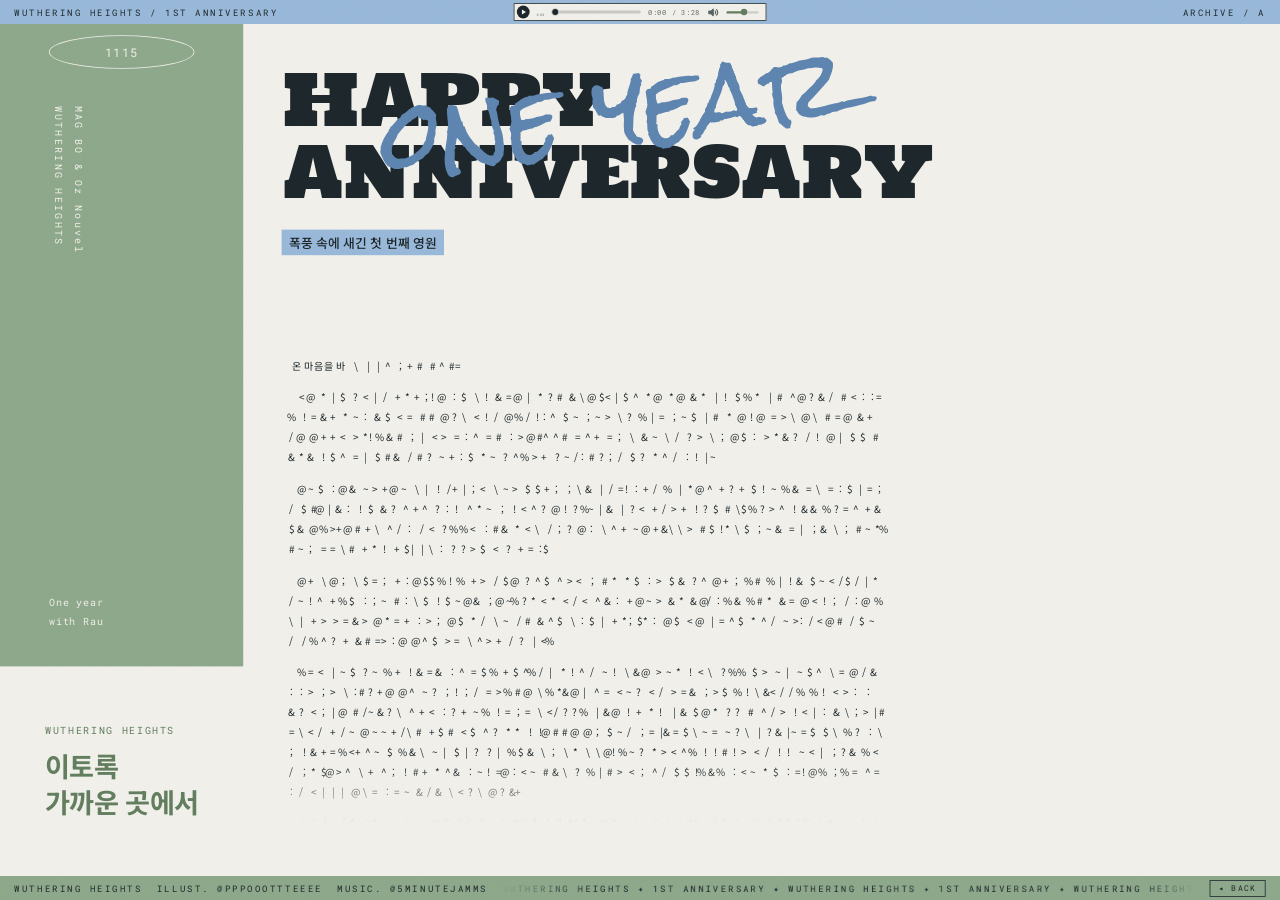
==== commit 8ab70f45: "뮤직 플레이어를 아래 띠에서 위 띠 한가운데로 아래 띠가 빽빽해서 옮겼습니다. 위 띠에서는 자리를 차지하지 않고 가운데에 얹히므로 양옆 글자를 밀지 않습니다.  Co-Authore" ====
--- a/page2.html
+++ b/page2.html
@@ -108,6 +108,19 @@
     <!-- ============ 위 / 아래 띠 ============ -->
     <div class="band band--top">
       <span data-txt="topLeft"></span>
+      <!-- 배경 음악 조작부 -->
+      <div class="bgm" id="bgm">
+        <button class="bgm__btn bgm__play" id="bgmPlay" type="button"
+                aria-label="재생 / 정지"></button>
+        <span class="bgm__eq" aria-hidden="true"><i></i><i></i><i></i></span>
+        <input class="bgm__bar" id="bgmBar" type="range" min="0" max="1000" value="0"
+                aria-label="재생 위치">
+        <span class="bgm__time" id="bgmTime">0:00 / 0:00</span>
+        <button class="bgm__btn bgm__mute" id="bgmMute" type="button"
+                aria-label="음소거"><svg viewBox="0 0 16 16" aria-hidden="true" fill="none" stroke="currentColor" stroke-width="1.5" stroke-linecap="round" stroke-linejoin="round"><path d="M2.4 6.1h2.4L8.1 3.3v9.4L4.8 9.9H2.4z" fill="currentColor" stroke-width="1.2"/><g class="bgm__wave"><path d="M10.5 6.1a2.7 2.7 0 0 1 0 3.8"/><path d="M12.4 4.3a5.2 5.2 0 0 1 0 7.4"/></g><g class="bgm__x"><path d="M10.7 6.1l3.6 3.8"/><path d="M14.3 6.1l-3.6 3.8"/></g></svg></button>
+        <input class="bgm__vol" id="bgmVol" type="range" min="0" max="100" value="55"
+                aria-label="볼륨">
+      </div>
       <span data-txt="topRight"></span>
     </div>
 
@@ -116,18 +129,6 @@
       <span class="band__credit" data-txt="p2Credit"></span>
       <span class="band__credit" data-txt="musicCredit"></span>
       <span class="marquee"><span class="marquee__inner" id="marquee"></span></span>
-      <div class="bgm" id="bgm">
-        <button class="bgm__btn bgm__play" id="bgmPlay" type="button"
-                aria-label="재생 / 정지"></button>
-        <span class="bgm__eq" aria-hidden="true"><i></i><i></i><i></i></span>
-        <input class="bgm__bar" id="bgmBar" type="range" min="0" max="1000" value="0"
-               aria-label="재생 위치">
-        <span class="bgm__time" id="bgmTime">0:00 / 0:00</span>
-        <button class="bgm__btn bgm__mute" id="bgmMute" type="button"
-                aria-label="음소거"><svg viewBox="0 0 16 16" aria-hidden="true" fill="none" stroke="currentColor" stroke-width="1.5" stroke-linecap="round" stroke-linejoin="round"><path d="M2.4 6.1h2.4L8.1 3.3v9.4L4.8 9.9H2.4z" fill="currentColor" stroke-width="1.2"/><g class="bgm__wave"><path d="M10.5 6.1a2.7 2.7 0 0 1 0 3.8"/><path d="M12.4 4.3a5.2 5.2 0 0 1 0 7.4"/></g><g class="bgm__x"><path d="M10.7 6.1l3.6 3.8"/><path d="M14.3 6.1l-3.6 3.8"/></g></svg></button>
-        <input class="bgm__vol" id="bgmVol" type="range" min="0" max="100" value="55"
-               aria-label="볼륨">
-      </div>
       <a class="replay" href="index.html" data-txt="backLabel"></a>
     </div>
 
--- a/css/style.css
+++ b/css/style.css
@@ -534,11 +534,12 @@
 .p4spark--l{left:462px;top:33%;width:9px;--o:0.4;--d:3.3s}
 
 /* ---------- 배경 음악 조작부 ----------
-   아래 띠 안에 종이색 라벨 한 장을 붙여 놓은 모양입니다.
-   띠가 flex 라서 자리를 비집는 게 아니라 흐르는 글자가 그만큼 줄어듭니다.
+   위 띠 한가운데에 종이색 라벨 한 장을 붙여 놓은 모양입니다.
+   띠에서 자리를 차지하지 않고 가운데에 얹히므로 양옆 글자를 밀지 않습니다.
    크기를 바꾸려면 .bgm 의 height, .bgm__bar 의 width 만 고치면 됩니다. */
 .bgm{
-  flex:none;display:flex;align-items:center;gap:9px;
+  position:absolute;left:50%;translate:-50% 0;
+  display:flex;align-items:center;gap:9px;
   height:22px;padding:0 9px 0 3px;
   background:var(--paper);
   border:1.5px solid var(--ink);
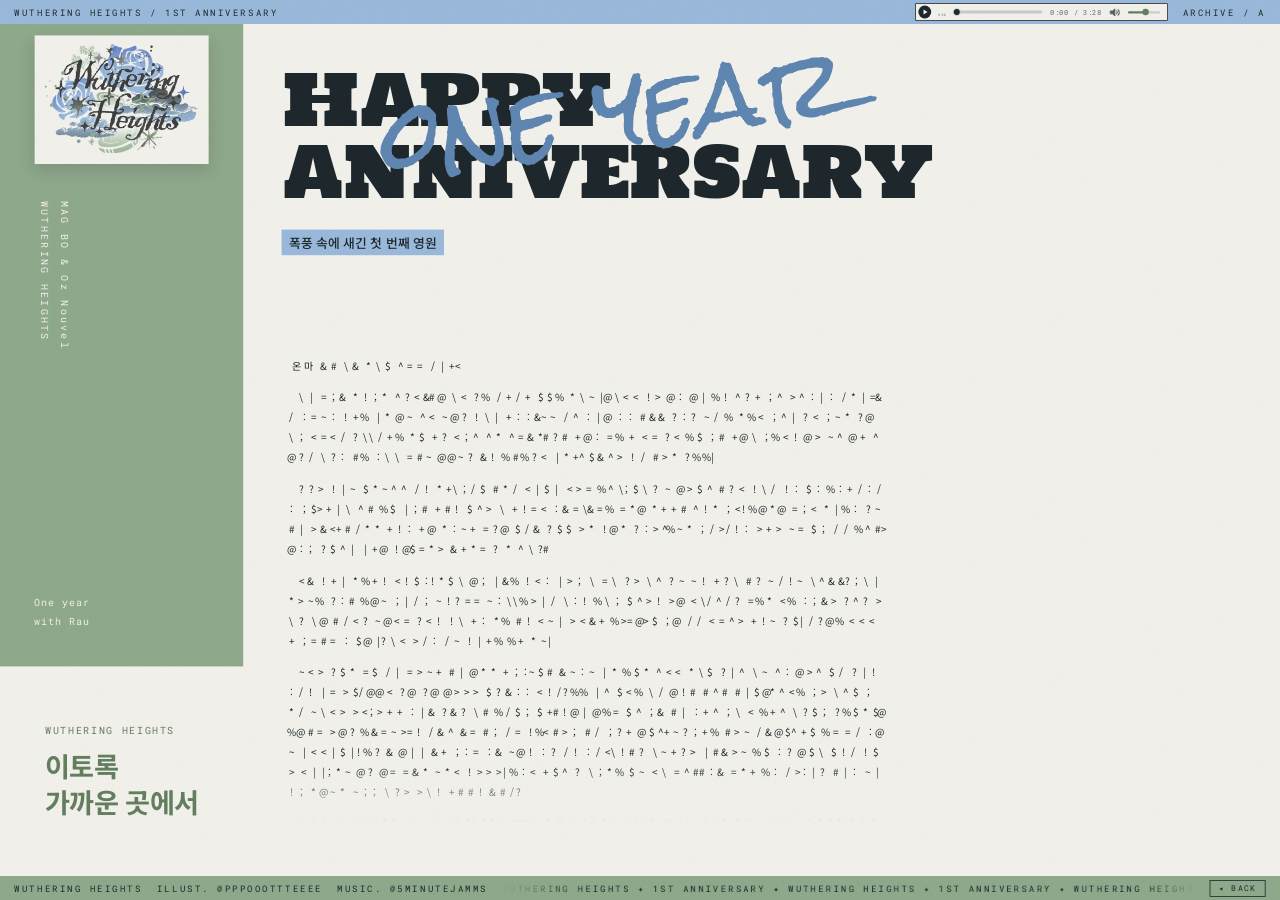
==== commit 625d2ff2: "2페이지 왼쪽 띠 맨 위에도 손글씨 로고 - 1115 타원을 로고로 교체 - 초록 바탕에서 그림이 탁해져 종이색 라벨을 깔고 그 위에 올림 - 세로 이름 정렬 기준(--badge-" ====
--- a/page2.html
+++ b/page2.html
@@ -25,7 +25,7 @@
     <div class="p2side">
       <!-- 세 가지를 한 덩어리로 묶어 녹색 칸 한가운데에 둡니다 -->
       <div class="p2side__stack">
-        <span class="p2side__badge" data-txt="p2Badge"></span>
+        <img class="p2side__logo" src="images/wordmark-art.webp" alt="Wuthering Heights">
         <span class="p2side__namesbox"><span class="p2side__names" data-txt="p2Names"></span></span>
         <span class="p2side__note"  data-txt="p2Note"></span>
       </div>
--- a/css/style.css
+++ b/css/style.css
@@ -96,14 +96,15 @@
   color:var(--sage-deep);
   animation:fadeIn .9s var(--easeOut) .25s both;
 }
+/* 손글씨 로고. 그림 비율이 가로:세로 = 1 : .722 이라서
+   세로가 창 높이를 넘지 않도록 가로를 47vh 로도 묶었습니다.
+   크기를 바꾸려면 440px 만 고치면 됩니다. */
 .music-opening__title{
-  margin:clamp(.9rem,3vw,1.5rem) 0 0;
-  font-family:var(--serif);font-style:italic;font-weight:700;
-  /* 낮은 창에서도 넘치지 않도록 세로 길이도 함께 봅니다 */
-  font-size:clamp(2.4rem,min(10vw,13vh),5.4rem);
-  line-height:.96;letter-spacing:.01em;
+  margin:clamp(.7rem,2.6vw,1.2rem) 0 0;
+  width:min(78vw, 440px, 47vh);
   animation:rise 1s var(--easeOut) .45s both;
 }
+.music-opening__title img{display:block;width:100%;height:auto}
 .music-opening__rule{
   width:46px;height:2px;background:var(--blue-deep);
   margin:clamp(1rem,3.4vw,1.7rem) 0;
@@ -451,10 +452,12 @@
    위치를 옮기려면 left / right / top 숫자만 고치면 됩니다. ---------- */
 .p4deco{position:absolute;left:0;right:0;top:30px;bottom:30px;z-index:3;pointer-events:none}
 
-/* 왼쪽 — 뒷모습 전신 */
+/* 왼쪽 — 뒷모습 전신.
+   높이를 오른쪽 덩어리(688px)와 똑같이 맞췄습니다. 창이 낮아져 오른쪽이
+   줄어들면 왼쪽도 같은 값으로 같이 줄어듭니다. */
 .p4back{
   position:absolute;left:30px;top:50%;translate:0 -50%;
-  height:87%;max-height:745px;width:auto;
+  height:min(688px, calc(100% - 36px));width:auto;
   filter:drop-shadow(0 20px 30px rgba(30,40,44,.14));
 }
 
@@ -534,11 +537,11 @@
 .p4spark--l{left:462px;top:33%;width:9px;--o:0.4;--d:3.3s}
 
 /* ---------- 배경 음악 조작부 ----------
-   위 띠 한가운데에 종이색 라벨 한 장을 붙여 놓은 모양입니다.
-   띠에서 자리를 차지하지 않고 가운데에 얹히므로 양옆 글자를 밀지 않습니다.
+   위 띠 오른쪽 끝, ARCHIVE 글자 바로 옆에 붙인 종이색 라벨 한 장입니다.
+   margin-left:auto 가 왼쪽 빈 자리를 다 먹어서 오른쪽으로 밀어붙입니다.
    크기를 바꾸려면 .bgm 의 height, .bgm__bar 의 width 만 고치면 됩니다. */
 .bgm{
-  position:absolute;left:50%;translate:-50% 0;
+  flex:none;margin-left:auto;
   display:flex;align-items:center;gap:9px;
   height:22px;padding:0 9px 0 3px;
   background:var(--paper);
@@ -661,12 +664,11 @@
 /* ---------- 타이포 ---------- */
 .anim{opacity:0}
 
-.wordmark{position:absolute;left:19.3%;top:4.5%;z-index:6;width:17%}
-.wordmark__main{
-  font-family:var(--jp);font-weight:200;font-size:30px;
-  letter-spacing:.15em;line-height:1.14;
-}
-.wordmark__main span{display:block;white-space:nowrap}
+/* 왼쪽 위 손글씨 로고. 크기는 .wordmark 의 width 로 조절합니다
+   (세로는 그림 비율대로 따라옵니다). */
+.wordmark{position:absolute;left:13%;top:4.5%;z-index:6;width:18%}
+.wordmark__main{margin:0}
+.wordmark__main img{display:block;width:100%;height:auto}
 
 .wordmark__sub{
   margin-top:9px;font-family:var(--mono);font-size:9.5px;
@@ -861,15 +863,16 @@
    1115 와 세로 이름 사이가 벌어집니다. */
 .p2side__stack{
   --gap:46px;
-  --badge-w:60%;        /* 1115 원형의 너비 */
+  --badge-w:72%;        /* 맨 위 로고의 너비 (세로 이름도 이 너비에 맞춰 정렬) */
   display:flex;flex-direction:column;align-items:center;
   width:100%;flex:1;
 }
-.p2side__badge{
-  width:var(--badge-w);padding:10px 0;
-  border:1.6px solid var(--paper);border-radius:50%;
-  text-align:center;color:var(--paper);
-  font-family:var(--mono);font-size:15px;letter-spacing:.08em;
+/* 초록 띠 위에서는 그림이 탁해져서, 종이색 라벨을 깔고 그 위에 올립니다 */
+.p2side__logo{
+  display:block;width:var(--badge-w);height:auto;
+  box-sizing:border-box;padding:11px 13px;
+  background:var(--paper);
+  box-shadow:0 8px 18px rgba(30,40,44,.16);
 }
 /* 세로 이름과 One year 의 왼쪽 끝을 1115 원형의 왼쪽 끝과 같은 x 에 맞춥니다
    (원형이 가운데 있으므로 양옆 여백은 (100% - 너비) / 2) */
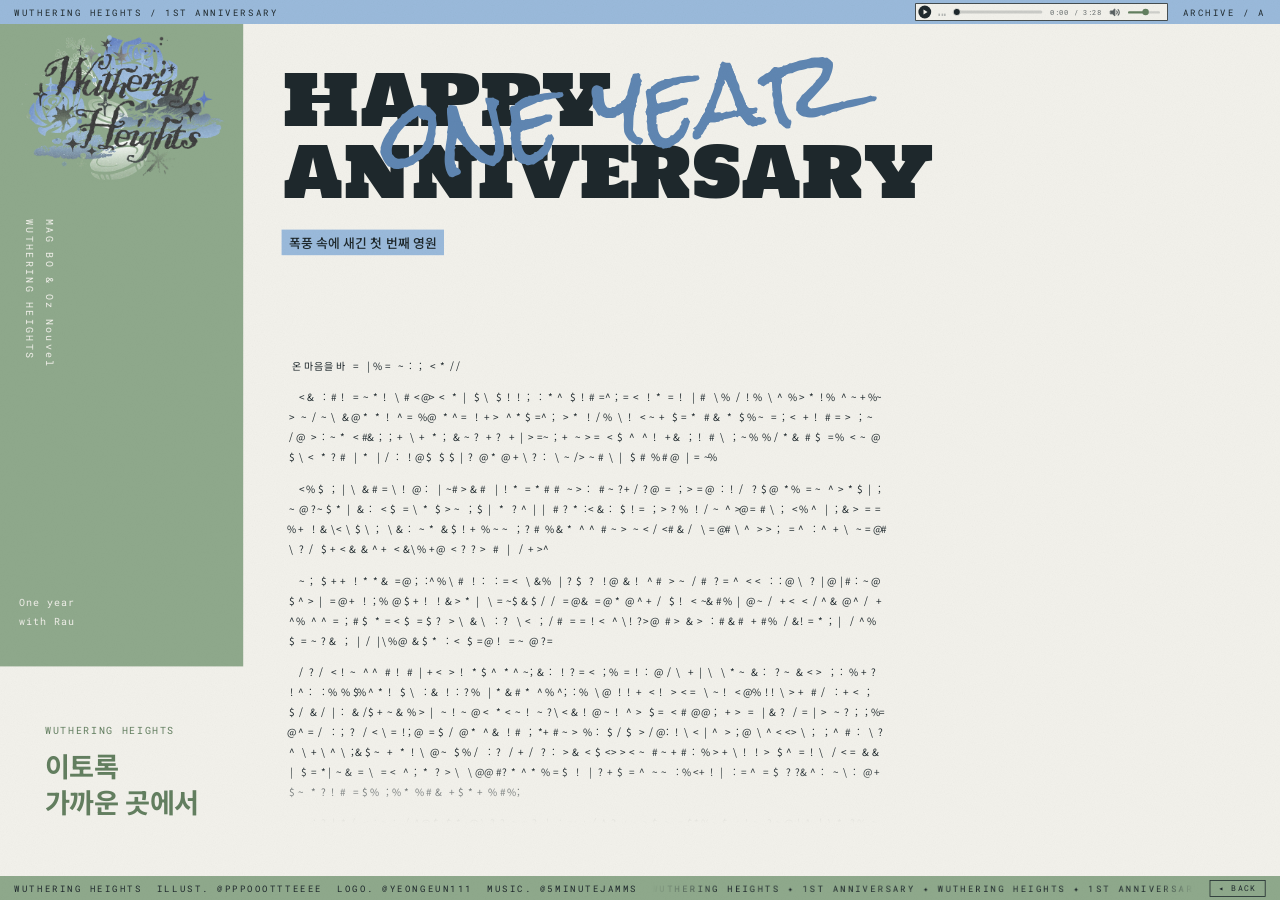
==== commit 36fafe5e: "하단 띠에 로고 출처 LOGO. @yeongeun111 추가 (네 페이지 공통) Co-Authored-By: Claude Opus 5 <noreply@anthropic.com> C" ====
--- a/page2.html
+++ b/page2.html
@@ -127,6 +127,7 @@
     <div class="band band--bottom">
       <span class="band__credit" data-txt="credit"></span>
       <span class="band__credit" data-txt="p2Credit"></span>
+      <span class="band__credit" data-txt="logoCredit"></span>
       <span class="band__credit" data-txt="musicCredit"></span>
       <span class="marquee"><span class="marquee__inner" id="marquee"></span></span>
       <a class="replay" href="index.html" data-txt="backLabel"></a>
--- a/css/style.css
+++ b/css/style.css
@@ -226,24 +226,16 @@
 
 .p3{
   position:absolute;left:50%;top:50%;translate:-50% -50%;
-  width:1400px;height:600px;z-index:4;color:var(--ink);
-}
-
-/* --- 가운데 큰 제목 --- */
-.p3display{
-  position:absolute;left:350px;top:4px;width:700px;margin:0;
-  text-align:center;white-space:pre-line;
-  font-family:var(--serif);font-style:italic;font-weight:700;
-  font-size:84px;line-height:.98;letter-spacing:.01em;
+  width:1400px;height:720px;z-index:4;color:var(--ink);
+}
+
+/* --- 가운데 손글씨 로고 (포스터 제목) ---
+   크기를 바꾸려면 width 만 고치면 됩니다. 아래 티켓과 8px 띄워 두었으니
+   많이 키우면 .p3ticket 의 top 도 같이 내려야 합니다. --- */
+.p3logo{
+  position:absolute;left:50%;translate:-50% 0;top:2px;
+  width:540px;height:auto;z-index:6;
   animation:rise 1.1s var(--easeOut) .55s both;
-}
-/* --- 제목 바로 아래 대문자 한 줄 --- */
-.p3sub{
-  position:absolute;left:350px;top:172px;width:700px;
-  text-align:center;text-transform:uppercase;
-  font-family:var(--mono);font-size:15px;letter-spacing:.42em;
-  color:var(--sage-deep);
-  animation:fadeIn .9s var(--easeOut) .9s both;
 }
 
 /* --- 왼쪽 도장 --- */
@@ -277,7 +269,7 @@
 
 /* --- 가운데 찢어진 티켓 --- */
 .p3ticket{
-  position:absolute;left:376px;top:264px;width:648px;height:240px;z-index:4;
+  position:absolute;left:376px;top:400px;width:648px;height:240px;z-index:4;
   rotate:-1.2deg;
   /* 가까운 그림자가 찢긴 결을, 먼 그림자가 떠 있는 느낌을 만듭니다 */
   filter:drop-shadow(0 2px 2px rgba(30,40,44,.14)) drop-shadow(0 12px 22px rgba(30,40,44,.14));
@@ -326,7 +318,7 @@
 
 /* --- 오른쪽 클립 꽂힌 쪽지 --- */
 .p3note{
-  position:absolute;left:1004px;top:360px;width:268px;height:204px;z-index:5;
+  position:absolute;left:1004px;top:496px;width:268px;height:204px;z-index:5;
   rotate:-5deg;
   filter:drop-shadow(0 2px 2px rgba(30,40,44,.14)) drop-shadow(0 10px 18px rgba(30,40,44,.14));
   animation:rise 1s var(--easeOut) 1.65s both;
@@ -363,7 +355,7 @@
    전신 그림이 맨 뒤(z-index 2), 쪽지와 하트가 그 위에 얹힙니다.
    하트 두 장은 티켓 아래 모서리를 살짝 물고 서로 겹칩니다. */
 .p3art{
-  position:absolute;left:1162px;top:18px;width:276px;height:auto;z-index:2;
+  position:absolute;left:1162px;top:44px;width:304px;height:auto;z-index:2;
   filter:drop-shadow(0 10px 20px rgba(30,40,44,.13));
   animation:rise 1.1s var(--easeOut) 1.3s both;
 }
@@ -371,16 +363,16 @@
   position:absolute;width:184px;height:auto;z-index:5;
   filter:drop-shadow(0 3px 3px rgba(30,40,44,.12)) drop-shadow(0 10px 18px rgba(30,40,44,.14));
 }
-.p3heart--1{left:22px;top:286px;rotate:-8deg;
+.p3heart--1{left:22px;top:422px;rotate:-8deg;
   animation:p3pop .9s var(--easeOut) 1.75s both}
-.p3heart--2{left:138px;top:398px;rotate:6deg;
+.p3heart--2{left:138px;top:534px;rotate:6deg;
   animation:p3pop .9s var(--easeOut) 1.9s both}
 
 /* --- 클립 두 개 --- */
 .p3clip{position:absolute;width:40px;height:92px;color:var(--clip);z-index:6}
-.p3clip--ticket{left:582px;top:226px;rotate:8deg;
+.p3clip--ticket{left:582px;top:362px;rotate:8deg;
   animation:fadeIn .7s var(--easeOut) 1.9s both}
-.p3clip--note{left:1032px;top:318px;rotate:-9deg;
+.p3clip--note{left:1032px;top:454px;rotate:-9deg;
   animation:fadeIn .7s var(--easeOut) 2.05s both}
 
 /* --- 아래 띠 위 체크무늬 --- */
@@ -670,11 +662,13 @@
 .wordmark__main{margin:0}
 .wordmark__main img{display:block;width:100%;height:auto}
 
+/* 로고 · 1ST ANNIVERSARY · 밑줄 셋의 폭을 로고에 맞춥니다 */
 .wordmark__sub{
-  margin-top:9px;font-family:var(--mono);font-size:9.5px;
+  margin-top:11px;font-family:var(--mono);font-size:9.5px;
   letter-spacing:.52em;text-transform:uppercase;white-space:nowrap;
-}
-.wordmark__rule{display:block;margin-top:9px;width:72%;height:1.5px;background:var(--ink)}
+  text-align:center;text-indent:.52em;   /* 자간 때문에 생기는 오른쪽 여백만큼 당겨 가운데 */
+}
+.wordmark__rule{display:block;margin-top:9px;width:100%;height:1.5px;background:var(--ink)}
 
 /* =========================================================
    타자기처럼 찍히는 글 덩어리
@@ -711,7 +705,7 @@
 
 .bignum{
   position:absolute;left:1.2%;top:3.4%;z-index:6;
-  font-family:var(--jp);font-weight:900;font-size:148px;line-height:.8;
+  font-family:var(--jp);font-weight:400;font-size:148px;line-height:.8;
   letter-spacing:-.04em;
 }
 
@@ -863,16 +857,12 @@
    1115 와 세로 이름 사이가 벌어집니다. */
 .p2side__stack{
   --gap:46px;
-  --badge-w:72%;        /* 맨 위 로고의 너비 (세로 이름도 이 너비에 맞춰 정렬) */
+  --badge-w:84%;        /* 맨 위 로고의 너비 (세로 이름도 이 너비에 맞춰 정렬) */
   display:flex;flex-direction:column;align-items:center;
   width:100%;flex:1;
 }
-/* 초록 띠 위에서는 그림이 탁해져서, 종이색 라벨을 깔고 그 위에 올립니다 */
 .p2side__logo{
   display:block;width:var(--badge-w);height:auto;
-  box-sizing:border-box;padding:11px 13px;
-  background:var(--paper);
-  box-shadow:0 8px 18px rgba(30,40,44,.16);
 }
 /* 세로 이름과 One year 의 왼쪽 끝을 1115 원형의 왼쪽 끝과 같은 x 에 맞춥니다
    (원형이 가운데 있으므로 양옆 여백은 (100% - 너비) / 2) */
